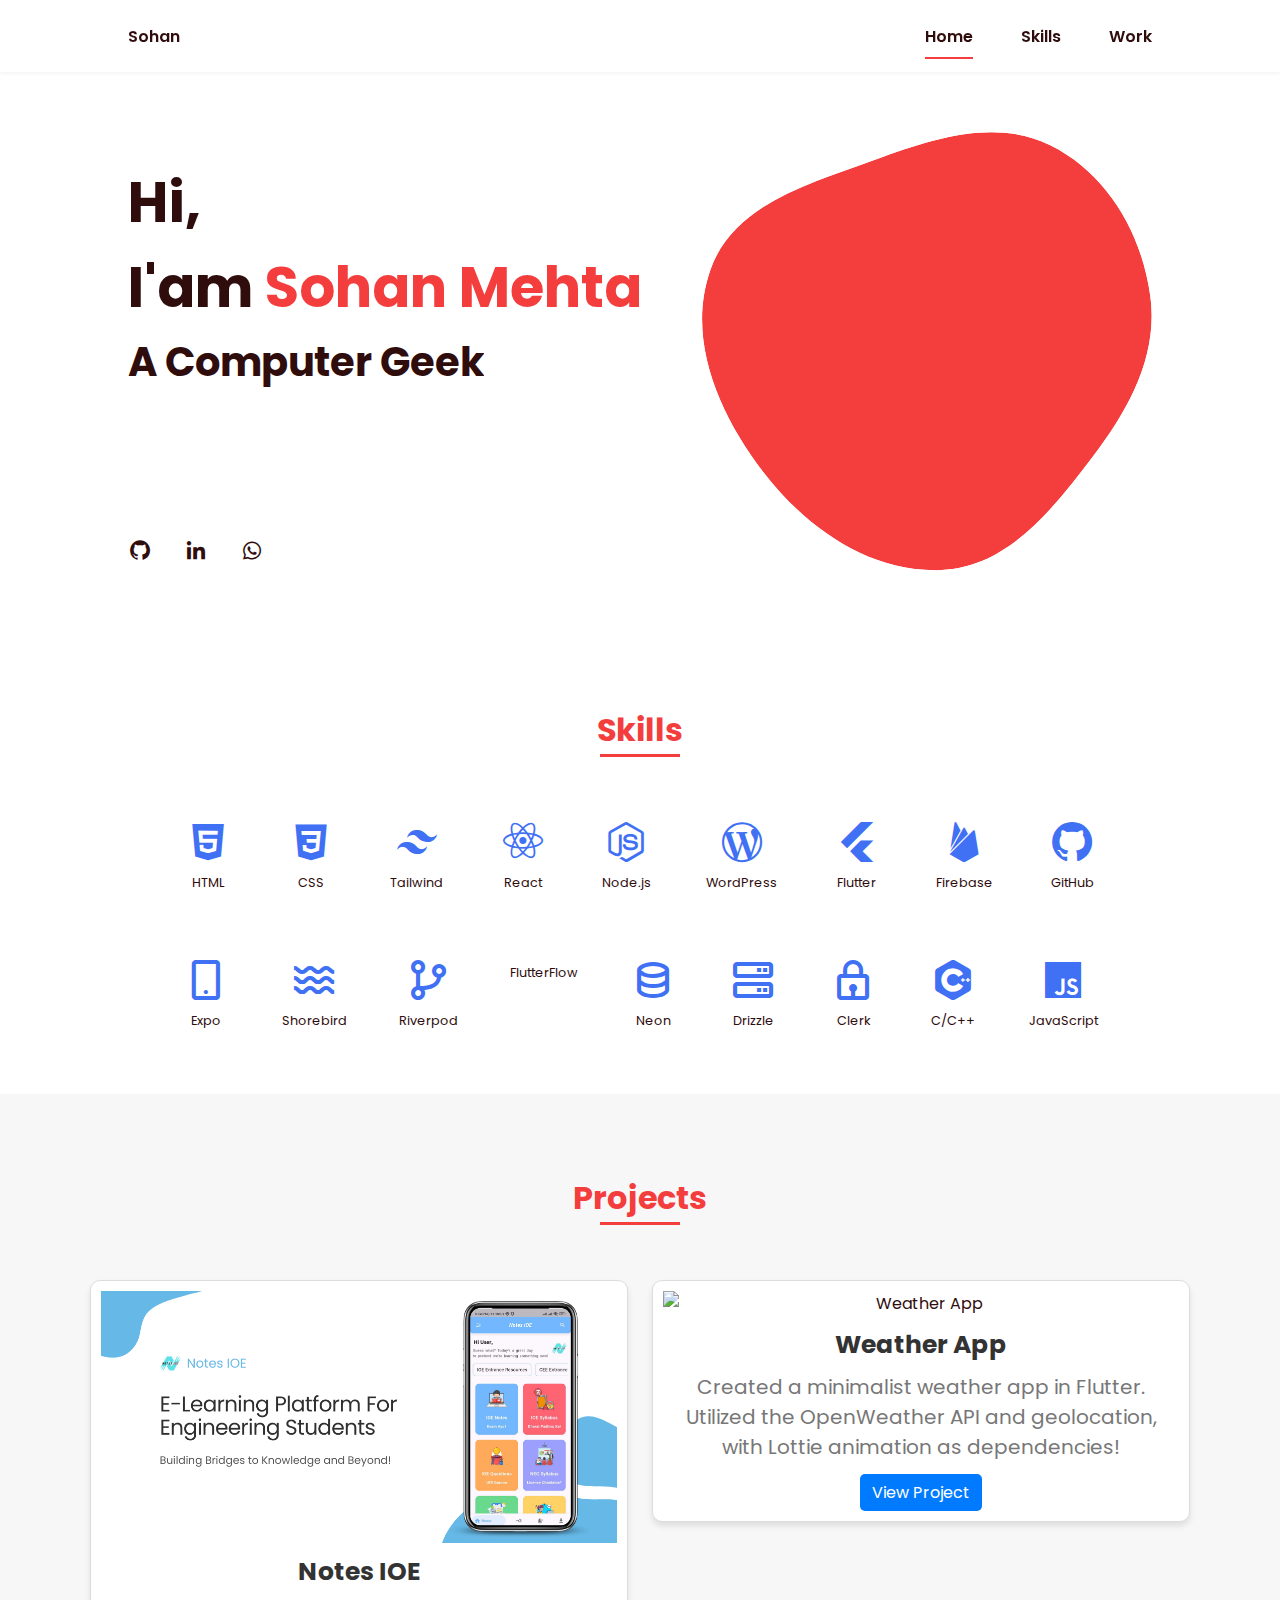
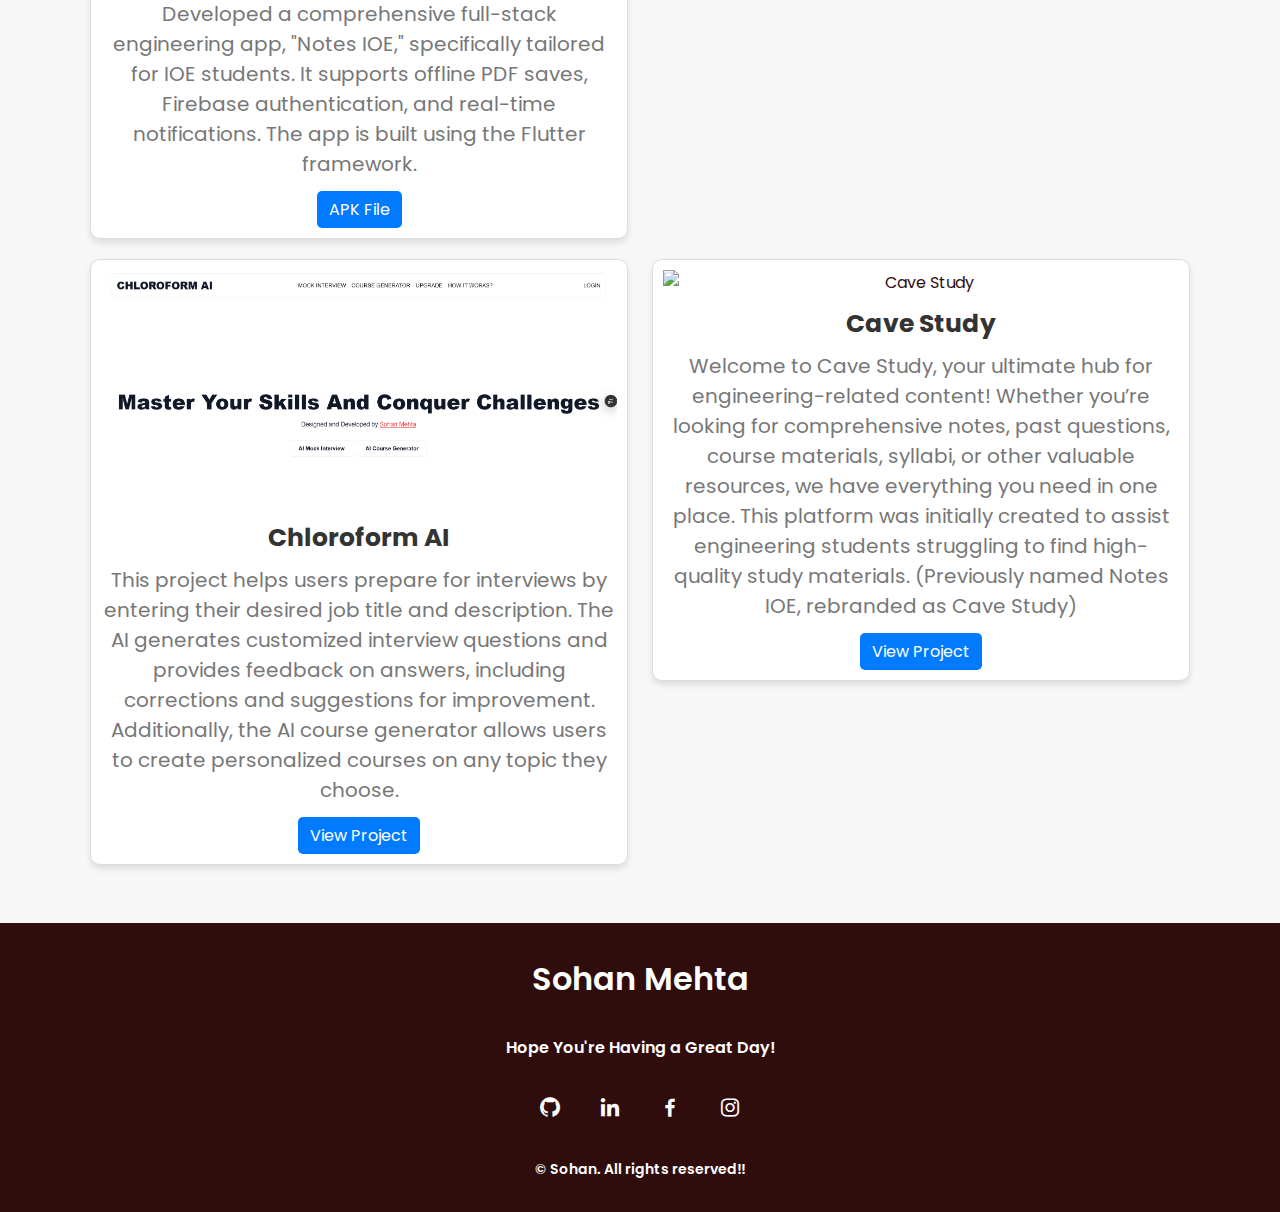
==== index.html @ 79d4959a "Update index.html" ====
<!DOCTYPE html>
<html lang="en">
    <head>
        <meta charset="UTF-8">
        <meta name="viewport" content="width=device-width, initial-scale=1.0">

        <link rel="stylesheet" href="style.css">
    

      

        <link href='https://cdn.jsdelivr.net/npm/boxicons@2.0.5/css/boxicons.min.css' rel='stylesheet'>

        <title>Sohan's Portfolio Website</title>
    </head>
    <body>
        <!--HEAD-->
        <header class="l-header">
            <nav class="nav bd-grid">
                <div>
                    <a href="#" class="nav__logo">Sohan</a>
                </div>

<div class="nav__menu" id="nav-menu">
    <ul class="nav__list">
        <li class="nav__item"><a href="#home" class="nav__link active">Home</a></li>
        <li class="nav__item"><a href="#skills" class="nav__link">Skills</a></li>
        <li class="nav__item"><a href="#work" class="nav__link">Work</a></li>
    </ul>
</div>

                <div class="nav__toggle" id="nav-toggle">
                    <i class='bx bx-menu'></i>
                </div>
            </nav>
        </header>

        <main class="l-main">
            <!--HOME-->
            <section class="home bd-grid" id="home">
                <div class="home__data">
                    <h1 class="home__title">Hi,<br>I'am <span class="home__title-color">Sohan Mehta</span><br>
                        <div class="typewriter"><p class="text">A Computer Geek</p></div></h1>

                </div>

                <div class="home__social">
                    <a href="https://github.com/ResonanceHybrid" class="home__social-icon" target="_blank"><i class='bx bxl-github' ></i></a>
                    <a href="https://www.linkedin.com/in/sohan-mehta-79153123a/" class="home__social-icon" target="_blank"><i class='bx bxl-linkedin'></i></a>
                    <a href="https://api.whatsapp.com/send/?phone=9813672903&text&type=phone_number&app_absent=0" class="home__social-icon" target="_blank"><i class='bx bxl-whatsapp' ></i></a>
                </div>

                <div class="home__img">
                    <svg class="home__blob" viewBox="0 0 479 467" xmlns="http://www.w3.org/2000/svg" xmlns:xlink="http://www.w3.org/1999/xlink">
                        <mask id="mask0" mask-type="alpha">
                            <path d="M9.19024 145.964C34.0253 76.5814 114.865 54.7299 184.111 29.4823C245.804 6.98884 311.86 -14.9503 370.735 14.143C431.207 44.026 467.948 107.508 477.191 174.311C485.897 237.229 454.931 294.377 416.506 344.954C373.74 401.245 326.068 462.801 255.442 466.189C179.416 469.835 111.552 422.137 65.1576 361.805C17.4835 299.81 -17.1617 219.583 9.19024 145.964Z"/>
                        </mask>
                        <g mask="url(#mask0)">
                            <path d="M9.19024 145.964C34.0253 76.5814 114.865 54.7299 184.111 29.4823C245.804 6.98884 311.86 -14.9503 370.735 14.143C431.207 44.026 467.948 107.508 477.191 174.311C485.897 237.229 454.931 294.377 416.506 344.954C373.74 401.245 326.068 462.801 255.442 466.189C179.416 469.835 111.552 422.137 65.1576 361.805C17.4835 299.81 -17.1617 219.583 9.19024 145.964Z"/>
                            <image class="home__blob-img" x="50" y="60" href="s.png"/>
                        </g>
                    </svg>
                </div>
            </section>

            
            <!-- SKILLS -->
            <!-- SKILLS SECTION -->
<section class="skills section" id="skills" style="padding: 3rem 0;">
    <h2 class="section-title">Skills</h2>
    
    <div style="max-width: 968px; margin: 0 auto; overflow: hidden; position: relative;">
        <!-- Marquee container -->
        <div style="display: flex; animation: marquee 30s linear infinite; width: 200%;">
            <!-- First set of icons -->
            <div style="display: flex; flex-wrap: nowrap; width: 100%; justify-content: space-around;">
                <!-- Web Technologies -->
                <div style="display: flex; flex-direction: column; align-items: center; padding: 1rem;">
                    <i class='bx bxl-html5' style="font-size: 3rem; color: #4070F4;"></i>
                    <span style="font-size: 0.8rem; margin-top: 0.5rem;">HTML</span>
                </div>
                <div style="display: flex; flex-direction: column; align-items: center; padding: 1rem;">
                    <i class='bx bxl-css3' style="font-size: 3rem; color: #4070F4;"></i>
                    <span style="font-size: 0.8rem; margin-top: 0.5rem;">CSS</span>
                </div>
                <div style="display: flex; flex-direction: column; align-items: center; padding: 1rem;">
                    <i class='bx bxl-tailwind-css' style="font-size: 3rem; color: #4070F4;"></i>
                    <span style="font-size: 0.8rem; margin-top: 0.5rem;">Tailwind</span>
                </div>
                <div style="display: flex; flex-direction: column; align-items: center; padding: 1rem;">
                    <i class='bx bxl-react' style="font-size: 3rem; color: #4070F4;"></i>
                    <span style="font-size: 0.8rem; margin-top: 0.5rem;">React</span>
                </div>
                <div style="display: flex; flex-direction: column; align-items: center; padding: 1rem;">
                    <i class='bx bxl-nodejs' style="font-size: 3rem; color: #4070F4;"></i>
                    <span style="font-size: 0.8rem; margin-top: 0.5rem;">Node.js</span>
                </div>
                <div style="display: flex; flex-direction: column; align-items: center; padding: 1rem;">
                    <i class='bx bxl-wordpress' style="font-size: 3rem; color: #4070F4;"></i>
                    <span style="font-size: 0.8rem; margin-top: 0.5rem;">WordPress</span>
                </div>
                <div style="display: flex; flex-direction: column; align-items: center; padding: 1rem;">
                    <i class='bx bxl-flutter' style="font-size: 3rem; color: #4070F4;"></i>
                    <span style="font-size: 0.8rem; margin-top: 0.5rem;">Flutter</span>
                </div>
                <div style="display: flex; flex-direction: column; align-items: center; padding: 1rem;">
                    <i class='bx bxl-firebase' style="font-size: 3rem; color: #4070F4;"></i>
                    <span style="font-size: 0.8rem; margin-top: 0.5rem;">Firebase</span>
                </div>
                <div style="display: flex; flex-direction: column; align-items: center; padding: 1rem;">
                    <i class='bx bxl-github' style="font-size: 3rem; color: #4070F4;"></i>
                    <span style="font-size: 0.8rem; margin-top: 0.5rem;">GitHub</span>
                </div>
            </div>
            
            <!-- Duplicated set for continuous flow -->
            <div style="display: flex; flex-wrap: nowrap; width: 100%; justify-content: space-around;">
                <div style="display: flex; flex-direction: column; align-items: center; padding: 1rem;">
                    <i class='bx bxl-html5' style="font-size: 3rem; color: #4070F4;"></i>
                    <span style="font-size: 0.8rem; margin-top: 0.5rem;">HTML</span>
                </div>
                <div style="display: flex; flex-direction: column; align-items: center; padding: 1rem;">
                    <i class='bx bxl-css3' style="font-size: 3rem; color: #4070F4;"></i>
                    <span style="font-size: 0.8rem; margin-top: 0.5rem;">CSS</span>
                </div>
                <div style="display: flex; flex-direction: column; align-items: center; padding: 1rem;">
                    <i class='bx bxl-tailwind-css' style="font-size: 3rem; color: #4070F4;"></i>
                    <span style="font-size: 0.8rem; margin-top: 0.5rem;">Tailwind</span>
                </div>
                <div style="display: flex; flex-direction: column; align-items: center; padding: 1rem;">
                    <i class='bx bxl-react' style="font-size: 3rem; color: #4070F4;"></i>
                    <span style="font-size: 0.8rem; margin-top: 0.5rem;">React</span>
                </div>
                <div style="display: flex; flex-direction: column; align-items: center; padding: 1rem;">
                    <i class='bx bxl-nodejs' style="font-size: 3rem; color: #4070F4;"></i>
                    <span style="font-size: 0.8rem; margin-top: 0.5rem;">Node.js</span>
                </div>
                <div style="display: flex; flex-direction: column; align-items: center; padding: 1rem;">
                    <i class='bx bxl-wordpress' style="font-size: 3rem; color: #4070F4;"></i>
                    <span style="font-size: 0.8rem; margin-top: 0.5rem;">WordPress</span>
                </div>
                <div style="display: flex; flex-direction: column; align-items: center; padding: 1rem;">
                    <i class='bx bxl-flutter' style="font-size: 3rem; color: #4070F4;"></i>
                    <span style="font-size: 0.8rem; margin-top: 0.5rem;">Flutter</span>
                </div>
                <div style="display: flex; flex-direction: column; align-items: center; padding: 1rem;">
                    <i class='bx bxl-firebase' style="font-size: 3rem; color: #4070F4;"></i>
                    <span style="font-size: 0.8rem; margin-top: 0.5rem;">Firebase</span>
                </div>
                <div style="display: flex; flex-direction: column; align-items: center; padding: 1rem;">
                    <i class='bx bxl-github' style="font-size: 3rem; color: #4070F4;"></i>
                    <span style="font-size: 0.8rem; margin-top: 0.5rem;">GitHub</span>
                </div>
            </div>
        </div>
    </div>
    
    <!-- Second row of icons -->
    <div style="max-width: 968px; margin: 2rem auto 0; overflow: hidden; position: relative;">
        <!-- Marquee container (reverse direction) -->
        <div style="display: flex; animation: marquee-reverse 30s linear infinite; width: 200%;">
            <!-- First set of icons -->
            <div style="display: flex; flex-wrap: nowrap; width: 100%; justify-content: space-around;">
                <div style="display: flex; flex-direction: column; align-items: center; padding: 1rem;">
                    <i class='bx bx-mobile-alt' style="font-size: 3rem; color: #4070F4;"></i>
                    <span style="font-size: 0.8rem; margin-top: 0.5rem;">Expo</span>
                </div>
                <div style="display: flex; flex-direction: column; align-items: center; padding: 1rem;">
                    <i class='bx bx-water' style="font-size: 3rem; color: #4070F4;"></i>
                    <span style="font-size: 0.8rem; margin-top: 0.5rem;">Shorebird</span>
                </div>
                <div style="display: flex; flex-direction: column; align-items: center; padding: 1rem;">
                    <i class='bx bx-git-branch' style="font-size: 3rem; color: #4070F4;"></i>
                    <span style="font-size: 0.8rem; margin-top: 0.5rem;">Riverpod</span>
                </div>
                <div style="display: flex; flex-direction: column; align-items: center; padding: 1rem;">
                    <i class='bx bx-flow' style="font-size: 3rem; color: #4070F4;"></i>
                    <span style="font-size: 0.8rem; margin-top: 0.5rem;">FlutterFlow</span>
                </div>
                <div style="display: flex; flex-direction: column; align-items: center; padding: 1rem;">
                    <i class='bx bx-data' style="font-size: 3rem; color: #4070F4;"></i>
                    <span style="font-size: 0.8rem; margin-top: 0.5rem;">Neon</span>
                </div>
                <div style="display: flex; flex-direction: column; align-items: center; padding: 1rem;">
                    <i class='bx bx-server' style="font-size: 3rem; color: #4070F4;"></i>
                    <span style="font-size: 0.8rem; margin-top: 0.5rem;">Drizzle</span>
                </div>
                <div style="display: flex; flex-direction: column; align-items: center; padding: 1rem;">
                    <i class='bx bx-lock' style="font-size: 3rem; color: #4070F4;"></i>
                    <span style="font-size: 0.8rem; margin-top: 0.5rem;">Clerk</span>
                </div>
                <div style="display: flex; flex-direction: column; align-items: center; padding: 1rem;">
                    <i class='bx bxl-c-plus-plus' style="font-size: 3rem; color: #4070F4;"></i>
                    <span style="font-size: 0.8rem; margin-top: 0.5rem;">C/C++</span>
                </div>
                <div style="display: flex; flex-direction: column; align-items: center; padding: 1rem;">
                    <i class='bx bxl-javascript' style="font-size: 3rem; color: #4070F4;"></i>
                    <span style="font-size: 0.8rem; margin-top: 0.5rem;">JavaScript</span>
                </div>
            </div>
            
            <!-- Duplicated set for continuous flow -->
            <div style="display: flex; flex-wrap: nowrap; width: 100%; justify-content: space-around;">
                <div style="display: flex; flex-direction: column; align-items: center; padding: 1rem;">
                    <i class='bx bx-mobile-alt' style="font-size: 3rem; color: #4070F4;"></i>
                    <span style="font-size: 0.8rem; margin-top: 0.5rem;">Expo</span>
                </div>
                <div style="display: flex; flex-direction: column; align-items: center; padding: 1rem;">
                    <i class='bx bx-water' style="font-size: 3rem; color: #4070F4;"></i>
                    <span style="font-size: 0.8rem; margin-top: 0.5rem;">Shorebird</span>
                </div>
                <div style="display: flex; flex-direction: column; align-items: center; padding: 1rem;">
                    <i class='bx bx-git-branch' style="font-size: 3rem; color: #4070F4;"></i>
                    <span style="font-size: 0.8rem; margin-top: 0.5rem;">Riverpod</span>
                </div>
                <div style="display: flex; flex-direction: column; align-items: center; padding: 1rem;">
                    <i class='bx bx-flow' style="font-size: 3rem; color: #4070F4;"></i>
                    <span style="font-size: 0.8rem; margin-top: 0.5rem;">FlutterFlow</span>
                </div>
                <div style="display: flex; flex-direction: column; align-items: center; padding: 1rem;">
                    <i class='bx bx-data' style="font-size: 3rem; color: #4070F4;"></i>
                    <span style="font-size: 0.8rem; margin-top: 0.5rem;">Neon</span>
                </div>
                <div style="display: flex; flex-direction: column; align-items: center; padding: 1rem;">
                    <i class='bx bx-server' style="font-size: 3rem; color: #4070F4;"></i>
                    <span style="font-size: 0.8rem; margin-top: 0.5rem;">Drizzle</span>
                </div>
                <div style="display: flex; flex-direction: column; align-items: center; padding: 1rem;">
                    <i class='bx bx-lock' style="font-size: 3rem; color: #4070F4;"></i>
                    <span style="font-size: 0.8rem; margin-top: 0.5rem;">Clerk</span>
                </div>
                <div style="display: flex; flex-direction: column; align-items: center; padding: 1rem;">
                    <i class='bx bxl-c-plus-plus' style="font-size: 3rem; color: #4070F4;"></i>
                    <span style="font-size: 0.8rem; margin-top: 0.5rem;">C/C++</span>
                </div>
                <div style="display: flex; flex-direction: column; align-items: center; padding: 1rem;">
                    <i class='bx bxl-javascript' style="font-size: 3rem; color: #4070F4;"></i>
                    <span style="font-size: 0.8rem; margin-top: 0.5rem;">JavaScript</span>
                </div>
            </div>
        </div>
    </div>
    
    <!-- Add the animation keyframes in a style tag -->
    <style>
        @keyframes marquee {
            0% { transform: translateX(0); }
            100% { transform: translateX(-50%); }
        }
        
        @keyframes marquee-reverse {
            0% { transform: translateX(-50%); }
            100% { transform: translateX(0); }
        }
    </style>
</section>




            
            <section class="work section" id="work">
                <h2 class="section-title">Projects</h2>
                <div class="project-block">
                    <img src="Notes IOE (1).png" alt="Notes IOE">
                    <h2>Notes IOE</h2>
                    <p>Developed a comprehensive full-stack engineering app, "Notes IOE," specifically tailored for IOE students. It supports offline PDF saves, Firebase authentication, and real-time notifications. The app is built using the Flutter framework.</p>
                   <a href="https://drive.google.com/file/d/1Ztu8coXqYCi1GShi9euNOEB0sImwT-FN/view?usp=sharing">APK File</a>
                </div>
                
                <div class="project-block">
                    <img src="weather app.png" alt="Weather App">
                    <h2>Weather App</h2>
                    <p>Created a minimalist weather app in Flutter. Utilized the OpenWeather API and geolocation, with Lottie animation as dependencies!</p>
                   <a href="https://github.com/ResonanceHybrid/WeatherApp">View Project</a>
                </div>
                  <div class="project-block">
                    <img src="CF.png" alt="Chloroform">
                    <h2>Chloroform AI</h2>
                    <p>This project helps users prepare for interviews by entering their desired job title and description. The AI generates customized interview questions and provides feedback on answers, including corrections and suggestions for improvement. Additionally, the AI course generator allows users to create personalized courses on any topic they choose.</p>
                    <a href="https://chloroform.vercel.app/">View Project</a>
                </div>
                <div class="project-block">
                    <img src="cavestudy.png" alt="Cave Study">
                    <h2>Cave Study</h2>
                    <p>
Welcome to Cave Study, your ultimate hub for engineering-related content! Whether you’re looking for comprehensive notes, past questions, course materials, syllabi, or other valuable resources, we have everything you need in one place. This platform was initially created to assist engineering students struggling to find high-quality study materials.
(Previously named Notes IOE, rebranded as Cave Study) </p>
                    <a href="https://cavestudy.com">View Project</a>
                </div>
                
            </section>
            

            
        </main>

        <!--FOOTER-->
        <footer class="footer">
            <p class="footer__title">Sohan Mehta</p>
            <p class="footer__quote">Hope You're Having a Great Day!</p>
            <div class="footer__social">
                <a href="https://github.com/ResonanceHybrid" target="_blank" class="footer__icon"><i class='bx bxl-github' ></i></a>
                <a href="https://www.linkedin.com/in/sohan-mehta-79153123a/" target="_blank" class="footer__icon"><i class='bx bxl-linkedin'></i></a>
                <a href="https://www.facebook.com/Aqueous.Sohan" target="_blank" class="footer__icon"><i class='bx bxl-facebook' ></i></a>
                <a href="https://www.instagram.com/resonance._.hybrid/" target="_blank" class="footer__icon"><i class='bx bxl-instagram' ></i></a>
            </div>
            <p class="footer__copy">&#169; Sohan. All rights reserved!!</p>
        </footer>

        
            <!-- 
                <script src="https://unpkg.com/scrollreveal"></script>
            --> 
        

        
        <script src="main.js"></script>
    </body>
</html>
---- style.css ----
@import url("https://fonts.googleapis.com/css2?family=Poppins:wght@400;600;700&display=swap");
:root {
  --header-height: 3rem;
  --font-semi: 600;
  --hue-color: 000;
  --first-color: hsl(var(--hue-color), 89%, 60%);
  --second-color: hsl(var(--hue-color), 56%, 12%);
  --body-font: 'Poppins', sans-serif;
  --big-font-size: 2rem;
  --h2-font-size: 1.25rem;
  --normal-font-size: .938rem;
  --smaller-font-size: .75rem;
  --mb-2: 1rem;
  --mb-4: 2rem;
  --mb-5: 2.5rem;
  --mb-6: 3rem;
  --z-back: -10;
  --z-fixed: 100;
}

@media screen and (min-width: 968px) {
  :root {
    --big-font-size: 3.5rem;
    --h2-font-size: 2rem;
    --normal-font-size: 1rem;
    --smaller-font-size: .875rem;
  }
}

*, ::before, ::after {
  box-sizing: border-box;
}

html {
  scroll-behavior: smooth;
}
.ggwp{
 list-style-type: circle;

}

body {
  margin: var(--header-height) 0 0 0;
  font-family: var(--body-font);
  font-size: var(--normal-font-size);
  color: var(--second-color);
}

h1, h2, p {
  margin: 0;
}

ul {
  margin: 0;
  padding: 0;
  list-style: none;
}

a {
  text-decoration: none;
}

img {
  max-width: 100%;
  height: auto;
  display: block;
}


.section-title {
  position: relative;
  font-size: var(--h2-font-size);
  color: var(--first-color);
  margin-top: var(--mb-2);
  margin-bottom: var(--mb-4);
  text-align: center;
}

.section-title::after {
  position: absolute;
  content: '';
  width: 64px;
  height: 0.18rem;
  left: 0;
  right: 0;
  margin: auto;
  top: 2rem;
  background-color: var(--first-color);
}

.section {
  padding-top: 3rem;
  padding-bottom: 2rem;
}


.bd-grid {
  max-width: 1024px;
  display: grid;
  margin-left: var(--mb-2);
  margin-right: var(--mb-2);
}

.l-header {
  width: 100%;
  position: fixed;
  top: 0;
  left: 0;
  z-index: var(--z-fixed);
  background-color: #fff;
  box-shadow: 0 1px 4px rgba(146, 161, 176, 0.15);
}


.nav {
  height: var(--header-height);
  display: flex;
  justify-content: space-between;
  align-items: center;
  font-weight: var(--font-semi);
}

@media screen and (max-width: 767px) {
  .nav__menu {
    position: fixed;
    top: var(--header-height);
    right: -100%;
    width: 80%;
    height: 100%;
    padding: 2rem;
    background-color: var(--second-color);
    transition: .5s;

  }
}




.nav__item {
  margin-bottom: var(--mb-4);
}

.nav__link {
  position: relative;
  color: #fff;
}

.nav__link:hover {
  position: relative;
}

.nav__link:hover::after {
  position: absolute;
  content: '';
  width: 100%;
  height: 0.18rem;
  left: 0;
  top: 2rem;
  background-color: var(--first-color);
}

.nav__logo {
  color: var(--second-color);
}

.nav__toggle {
  color: var(--second-color);
  font-size: 1.5rem;
  cursor: pointer;
}

/*Active menu*/
.active::after {
  position: absolute;
  content: '';
  width: 100%;
  height: 0.18rem;
  left: 0;
  top: 2rem;
  background-color: var(--first-color);
}

/*Show menu*/
.show {
  right: 0;
}

/*HOME */
.home {
  position: relative;
  row-gap: 5rem;
  padding: 4rem 0 5rem;
}

.home__data {
  align-self: center;
}

.home__title {
  font-size: var(--big-font-size);
  margin-bottom: var(--mb-5);
}

.home__title-color {
  color: var(--first-color);
  animation: hueRotate 4s alternate infinite;
}
@keyframes hueRotate{
  0% {
    filter:  hue-rotate(279deg);
  }
  50% {
    filter:  hue-rotate(197deg);
  }
  100% {
    filter:  hue-rotate(12deg);
  }
}

.home__social {
  display: flex;
  flex-direction: column;
}

.home__social-icon {
  width: max-content;
  margin-bottom: var(--mb-2);
  font-size: 1.5rem;
  color: var(--second-color);
  animation: hueRotate 7s alternate infinite;

}

.home__social-icon:hover {
  color: var(--first-color);
}

.home__img {
  position: absolute;
  right: 0;
  bottom: 0;
  width: 260px;
  

}

.home__blob {
  fill: var(--first-color);
  animation: morph 8s linear infinite;

}

.home__blob-img {
  width: 360px;


}
 



.typewriter{
  display: inline-block ;
}

.text{
  font-size: 40px;
  letter-spacing: 0px;
  font-family: 'Poppins', sans-serif;
  width: 100%;
  white-space: nowrap;
  overflow: hidden;
  animation: typing 2s alternate infinite,step-end infinite alternate ;
  
}
@keyframes cursor{
  50% { border-color: transparent ; }
}
@keyframes typing{
   from { width: 0 }
}


/*BUTTONS*/
.button {
  display: inline-block;
  background-color: var(--first-color);
  color: #fff;
  padding: .75rem 2.5rem;
  font-weight: var(--font-semi);
  border-radius: .5rem;
  transition: .3s;
}

.button:hover {
  box-shadow: 0px 10px 36px rgba(0, 0, 0, 0.15);
}

/*ABOUT*/
.about__container {
  row-gap: 2rem;
  text-align: center;
}

.about__subtitle {
  margin-bottom: var(--mb-2);
}

.about__img {
  justify-self: center;
}

.about__img img {
  width: 200px;
  border-radius: .5rem;
}

/* SKILLS */
.skills__container {
  row-gap: 2rem;
  text-align: center;
}

.skills__subtitle {
  margin-bottom: var(--mb-2);
}

.skills__text {
  margin-bottom: var(--mb-4);
}

.skills__data {
  display: flex;
  justify-content: space-between;
  align-items: center;
  position: relative;
  font-weight: var(--font-semi);
  padding: .5rem 1rem;
  margin-bottom: var(--mb-4);
  border-radius: .5rem;
  box-shadow: 0px 4px 25px rgba(14, 36, 49, 0.15);
}

.skills__icon {
  font-size: 2rem;
  margin-right: var(--mb-2);
  color: var(--first-color);
}

.skills__names {
  display: flex;
  align-items: center;
}

.skills__bar {
  position: absolute;
  left: 0;
  bottom: 0;
  background-color: var(--first-color);
  height: .25rem;
  border-radius: .5rem;
  z-index: var(--z-back);
}

.skills__html {
  width: 85%;
}

.skills__css {
  width: 75%;
}

.skills__js {
  width: 75%;
}

.skills__wp {
  width: 75%;
}

.skills__img {
  border-radius: .5rem;
}
figcaption{
    text-align: center;
    font-family: 'Poppins', sans-serif;
    font-size: 15px;
    margin-top: 17px;
    color: brown;
}
/* WORK */
.work__container {
  row-gap: 2rem;
  align-items: center;
  margin: 0 auto;
}

.work__img {
  box-shadow: 0px 4px 25px rgba(14, 36, 49, 0.15);
  border-radius: .5rem;
  overflow: hidden;
}

.work__img img {
  transition: 1s;
}

.work__img img:hover {
  transform: scale(1.1);
}
body, h1, h2, p, a, img {
  margin: 0;
  padding: 0;
}

.work {
  background-color: #f7f7f7;
  padding: 20px;
  text-align: center; 
}

/* Style individual project blocks */
.project-block {
  display: inline-block; 
  text-align: center;
  background-color: #fff;
  border: 1px solid #ddd;
  border-radius: 10px;
  padding: 10px; 
  box-shadow: 0 4px 6px rgba(0, 0, 0, 0.1);
  transition: transform 0.3s ease-in-out;
  width: calc(45% - 20px); 
  margin: 10px;
  vertical-align: top; 
}


@media (max-width: 768px) {
  .project-block {
      width: 100%; 
      float: none; 
      margin: 10px auto;
      display: block; 
  }
}

.project-block:hover {
  transform: translateY(-5px);
}

/* Style project images */
.project-block img {
  max-width: 100%;
  height: auto;
  margin-bottom: 10px;
}

.project-block h2 {
  font-size: 25px; 
  color: #333;
  margin-bottom: 8px; 
}

.project-block p {
  font-size: 20px; 
  color: #777;
  margin-bottom: 12px; 
}


.project-block a {
  display: inline-block;
  padding: 6px 12px; 
  background-color: #007bff;
  color: #fff;
  text-decoration: none;
  border-radius: 5px;
  transition: background-color 0.3s ease-in-out;
}

.project-block a:hover {
  background-color: #0056b3;
}


/* CONTACT*/
.contact__input {
  width: 100%;
  font-size: var(--normal-font-size);
  font-weight: var(--font-semi);
  padding: 1rem;
  border-radius: .5rem;
  border: 1.5px solid var(--second-color);
  outline: none;
  margin-bottom: var(--mb-4);
}

.contact__button {
  display: block;
  border: none;
  outline: none;
  font-size: var(--normal-font-size);
  cursor: pointer;
  margin-left: auto;
}

/* FOOTER*/
.footer {
  background-color: var(--second-color);
  color: #fff;
  text-align: center;
  font-weight: var(--font-semi);
  padding: 2rem 0;
}

.footer__title {
  font-size: 2rem;
  margin-bottom: var(--mb-4);
}
.footer__quote {
    font-size: 1rem;
    margin-bottom: var(--mb-4);
  }

.footer__social {
  margin-bottom: var(--mb-4);
}

.footer__icon {
  font-size: 1.5rem;
  color: #fff;
  margin: 0 var(--mb-2);
}

.footer__copy {
  font-size: var(--smaller-font-size);
}

/*  MEDIA QUERIES*/
@media screen and (max-width: 320px) {
  .home {
    row-gap: 2rem;
  }
  .home__img {
    width: 200px;
  }
}

@media screen and (min-width: 576px) {
  .home {
    padding: 4rem 0 2rem;
  }
  .home__social {
    padding-top: 0;
    padding-bottom: 2.5rem;
    flex-direction: row;
    align-self: flex-end;
  }
  .home__social-icon {
    margin-bottom: 0;
    margin-right: var(--mb-4);
  }
  .home__img {
    width: 300px;
    bottom: 25%;
  }
  .about__container {
    grid-template-columns: repeat(2, 1fr);
    align-items: center;
    text-align: initial;
  }
  .skills__container {
    grid-template-columns: .7fr;
    justify-content: center;
    column-gap: 1rem;
  }
  .work__container {
    grid-template-columns: repeat(2, 1fr);
    column-gap: 2rem;
    padding-top: 2rem;
  }
  .contact__form {
    width: 360px;
    padding-top: 2rem;
  }
  .contact__container {
    justify-items: center;
  }
}

@media screen and (min-width: 768px) {
  body {
    margin: 0;
  }
  .section {
    padding-top: 4rem;
    padding-bottom: 3rem;
  }
  .section-title {
    margin-bottom: var(--mb-6);
    
  }
  .section-title::after {
    width: 80px;
    top: 3rem;
  }
  .nav {
    height: calc(var(--header-height) + 1.5rem);
  }
  .nav__list {
    display: flex;
    padding-top: 0;
  }
  .nav__item {
    margin-left: var(--mb-6);
    margin-bottom: 0;
  }
  .nav__toggle {
    display: none;
  }
  .nav__link {
    color: var(--second-color);
  }
  .home {
    padding: 8rem 0 2rem;
  }
  .home__img {
    width: 400px;
    bottom: 10%;
  }
  .about__container {
    padding-top: 2rem;
  }
  .about__img img {
    width: 300px;
  }
  .skills__container {
    grid-template-columns: repeat(2, 1fr);
    column-gap: 2rem;
    align-items: center;
    text-align: initial;
  }
  .work__container {
    grid-template-columns: repeat(3, 1fr);
    column-gap: 2rem;
  }
}

@media screen and (min-width: 992px) {
  .bd-grid {
    margin-left: auto;
    margin-right: auto;
  }
  .home {
    padding: 10rem 0 2rem;
  }
  .home__img {
    width: 450px;
  }
}
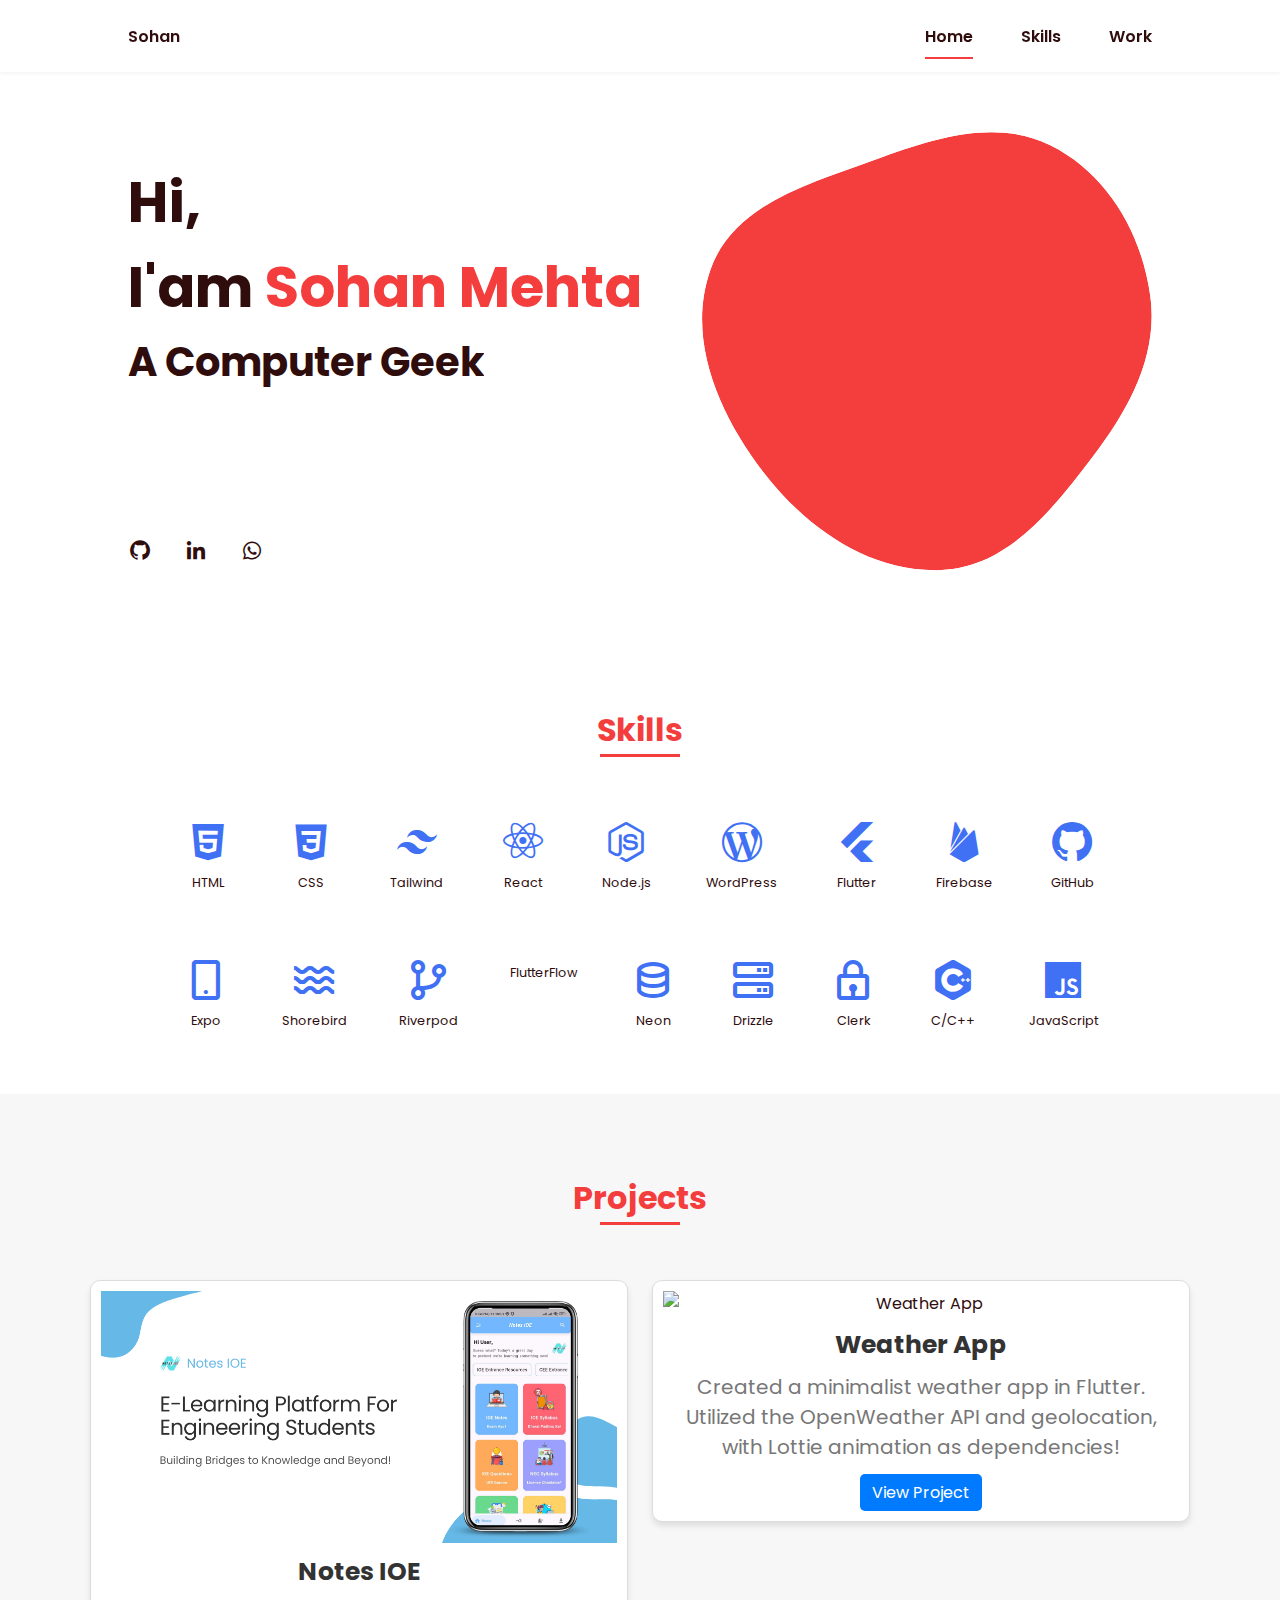
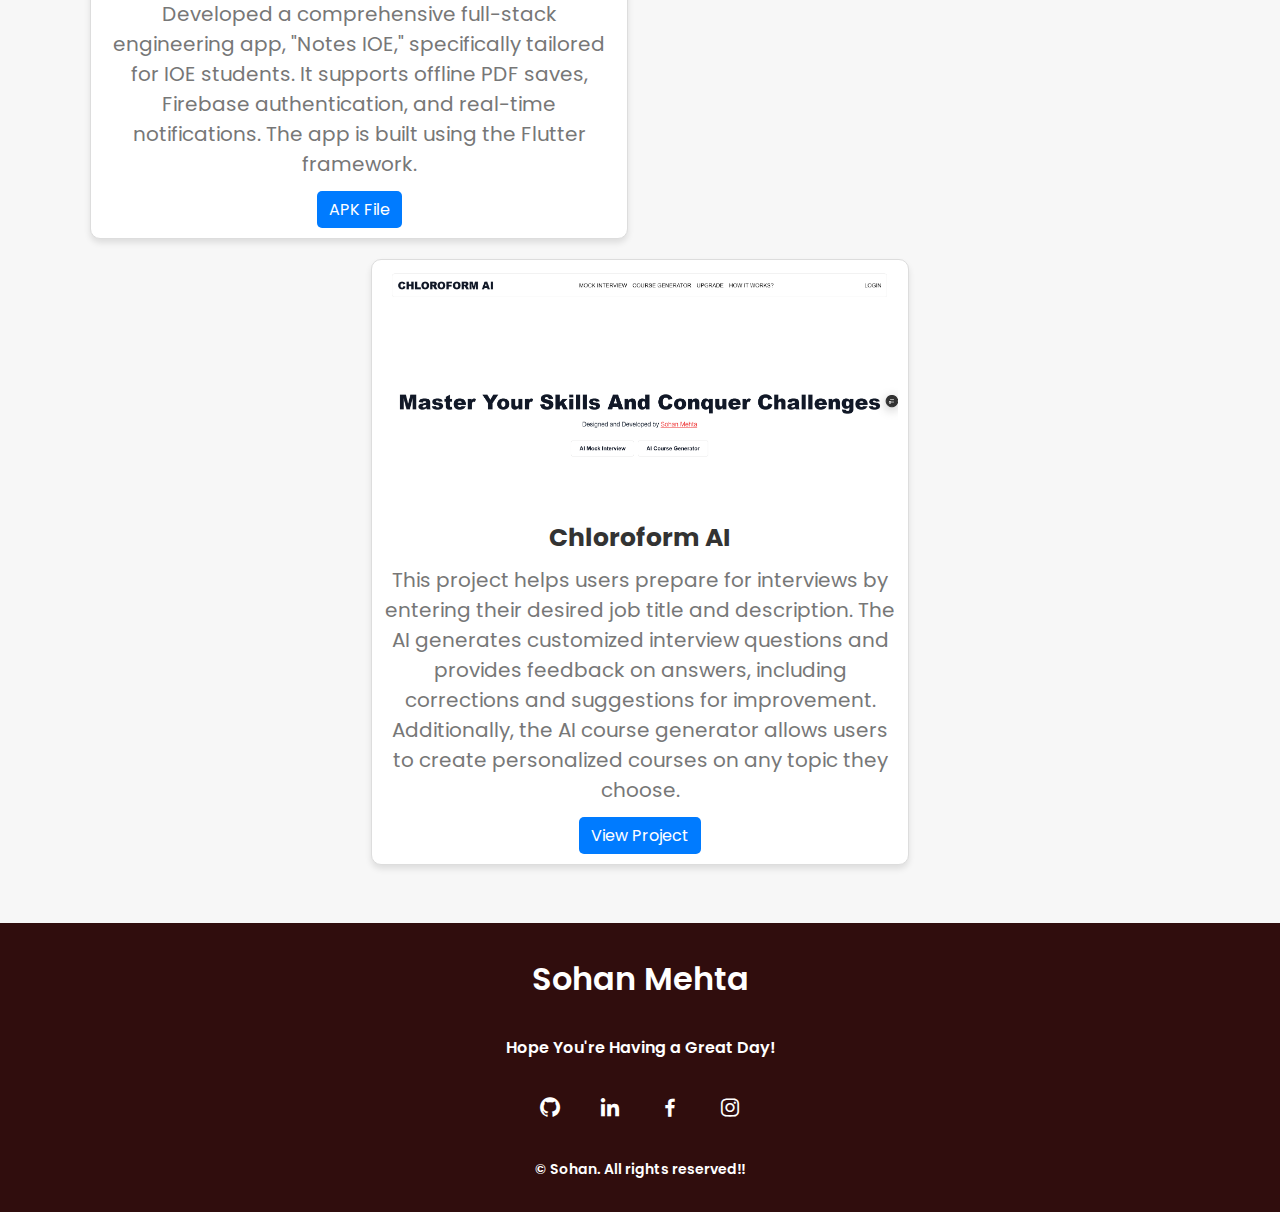
==== commit 8e493f59: "Update index.html" ====
--- a/index.html
+++ b/index.html
@@ -280,14 +280,14 @@
                     <p>This project helps users prepare for interviews by entering their desired job title and description. The AI generates customized interview questions and provides feedback on answers, including corrections and suggestions for improvement. Additionally, the AI course generator allows users to create personalized courses on any topic they choose.</p>
                     <a href="https://chloroform.vercel.app/">View Project</a>
                 </div>
-                <div class="project-block">
+<!--                 <div class="project-block">
                     <img src="cavestudy.png" alt="Cave Study">
                     <h2>Cave Study</h2>
                     <p>
 Welcome to Cave Study, your ultimate hub for engineering-related content! Whether you’re looking for comprehensive notes, past questions, course materials, syllabi, or other valuable resources, we have everything you need in one place. This platform was initially created to assist engineering students struggling to find high-quality study materials.
 (Previously named Notes IOE, rebranded as Cave Study) </p>
                     <a href="https://cavestudy.com">View Project</a>
-                </div>
+                </div> -->
                 
             </section>
             
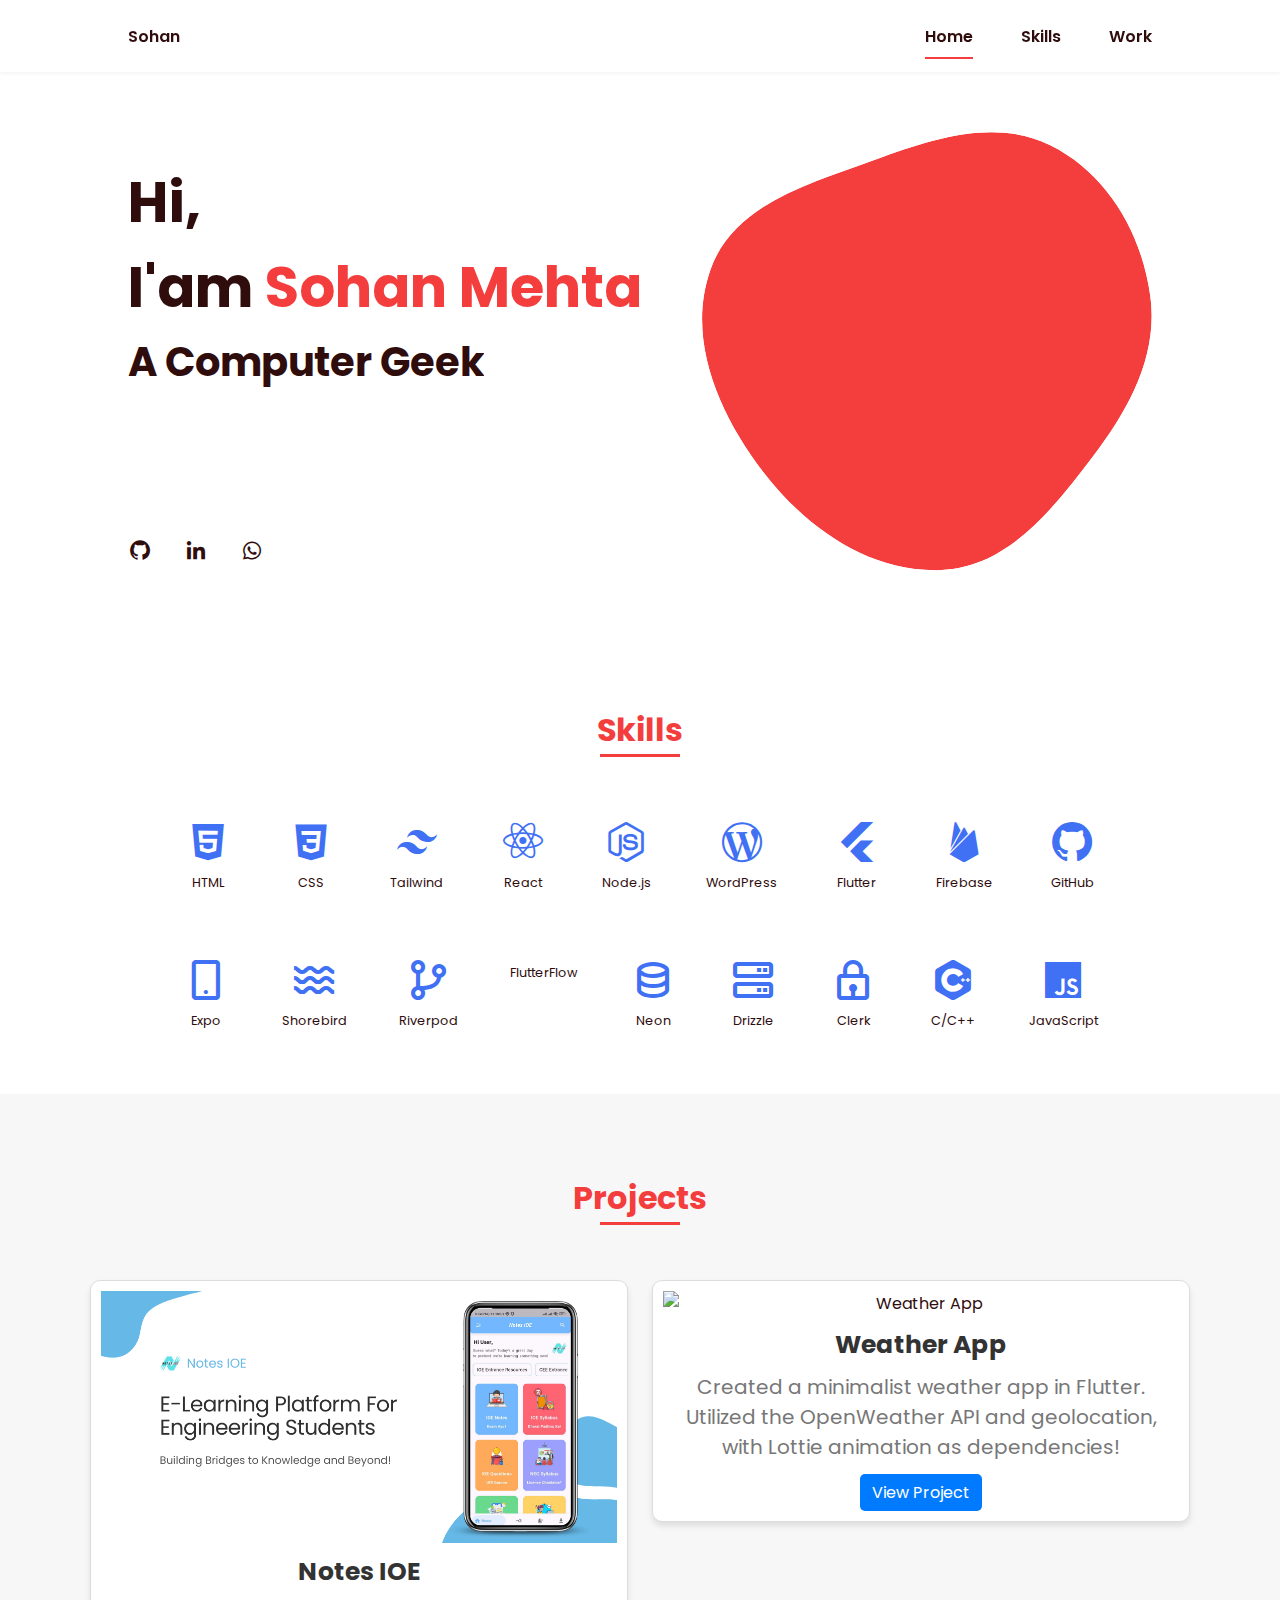
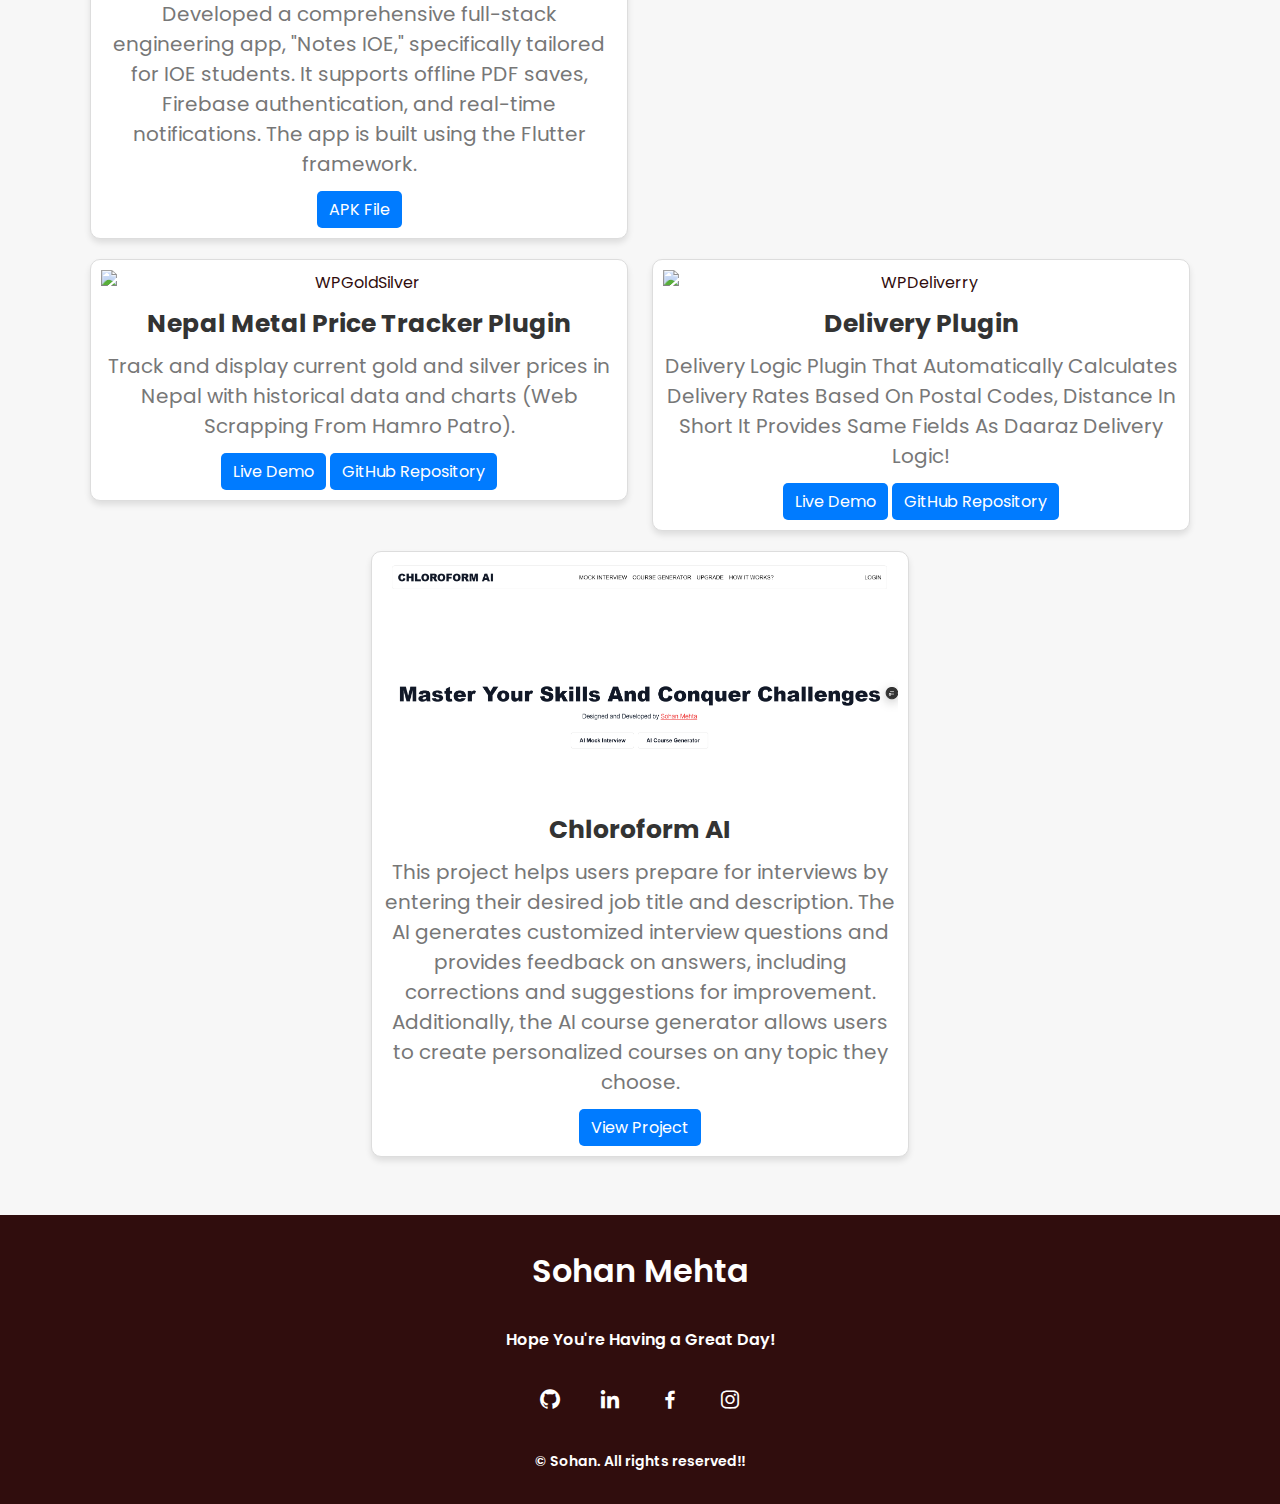
==== commit 843d1a2b: "WP Projects Added" ====
--- a/index.html
+++ b/index.html
@@ -274,6 +274,21 @@
                     <p>Created a minimalist weather app in Flutter. Utilized the OpenWeather API and geolocation, with Lottie animation as dependencies!</p>
                    <a href="https://github.com/ResonanceHybrid/WeatherApp">View Project</a>
                 </div>
+                   <div class="project-block">
+                    <img src="wpplugin.png" alt="WPGoldSilver">
+                    <h2>Nepal Metal Price Tracker Plugin</h2>
+                    <p>Track and display current gold and silver prices in Nepal with historical data and charts (Web Scrapping From Hamro Patro).</p>
+                    <a href="https://cavestudy.com/gold-price-in-nepal-per-tola-today/">Live Demo</a>
+                       <a href="https://github.com/ResonanceHybrid/Gold-Silver-Price-Tracker-WordPress-Plugin">GitHub Repository</a>
+                </div>
+                   <div class="project-block">
+                    <img src="wpplugin.png" alt="WPDeliverry">
+                    <h2>Delivery Plugin</h2>
+                    <p>Delivery Logic Plugin That Automatically Calculates Delivery Rates Based On Postal Codes, Distance In Short It Provides Same Fields As Daaraz Delivery Logic!</p>
+                    <a href="https://meesaa.com/checkout/">Live Demo</a>
+                       <a href="https://github.com/ResonanceHybrid/WordPress-Plugin">GitHub Repository</a>
+                       
+                </div>
                   <div class="project-block">
                     <img src="CF.png" alt="Chloroform">
                     <h2>Chloroform AI</h2>
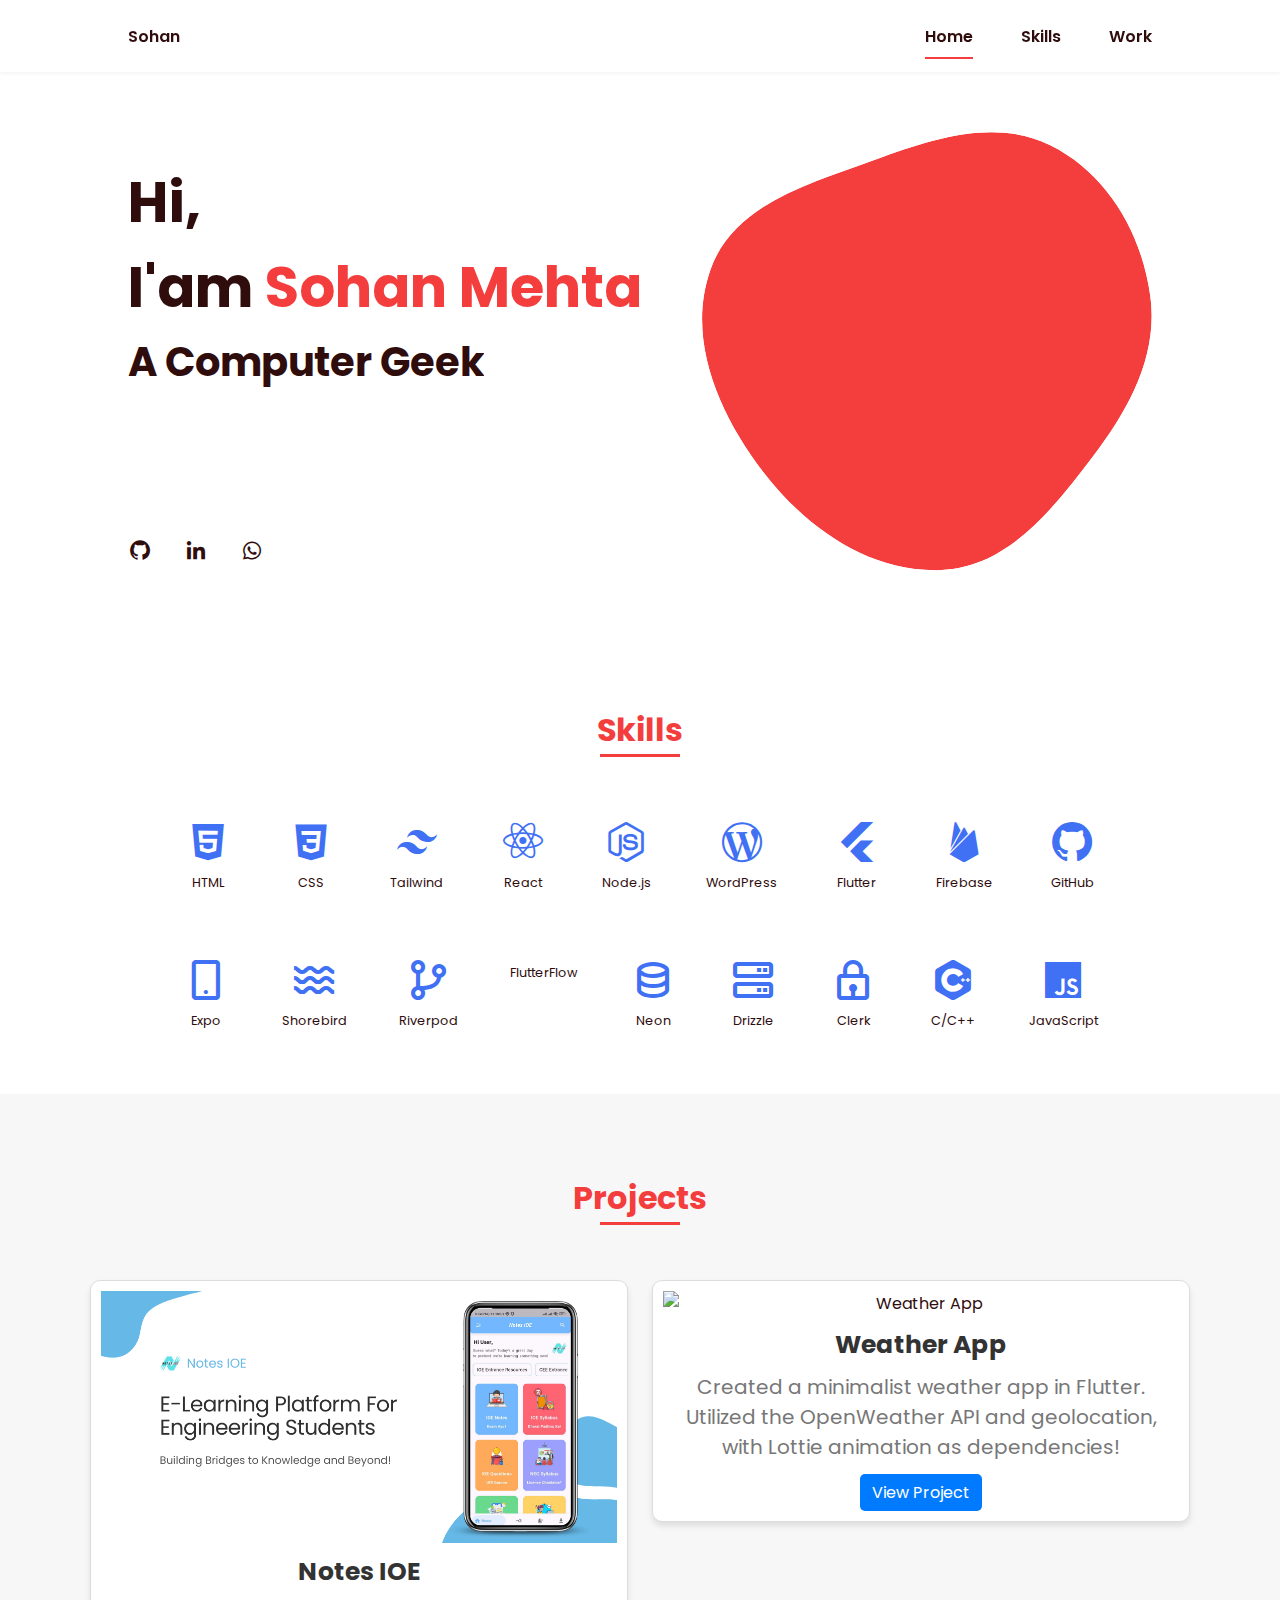
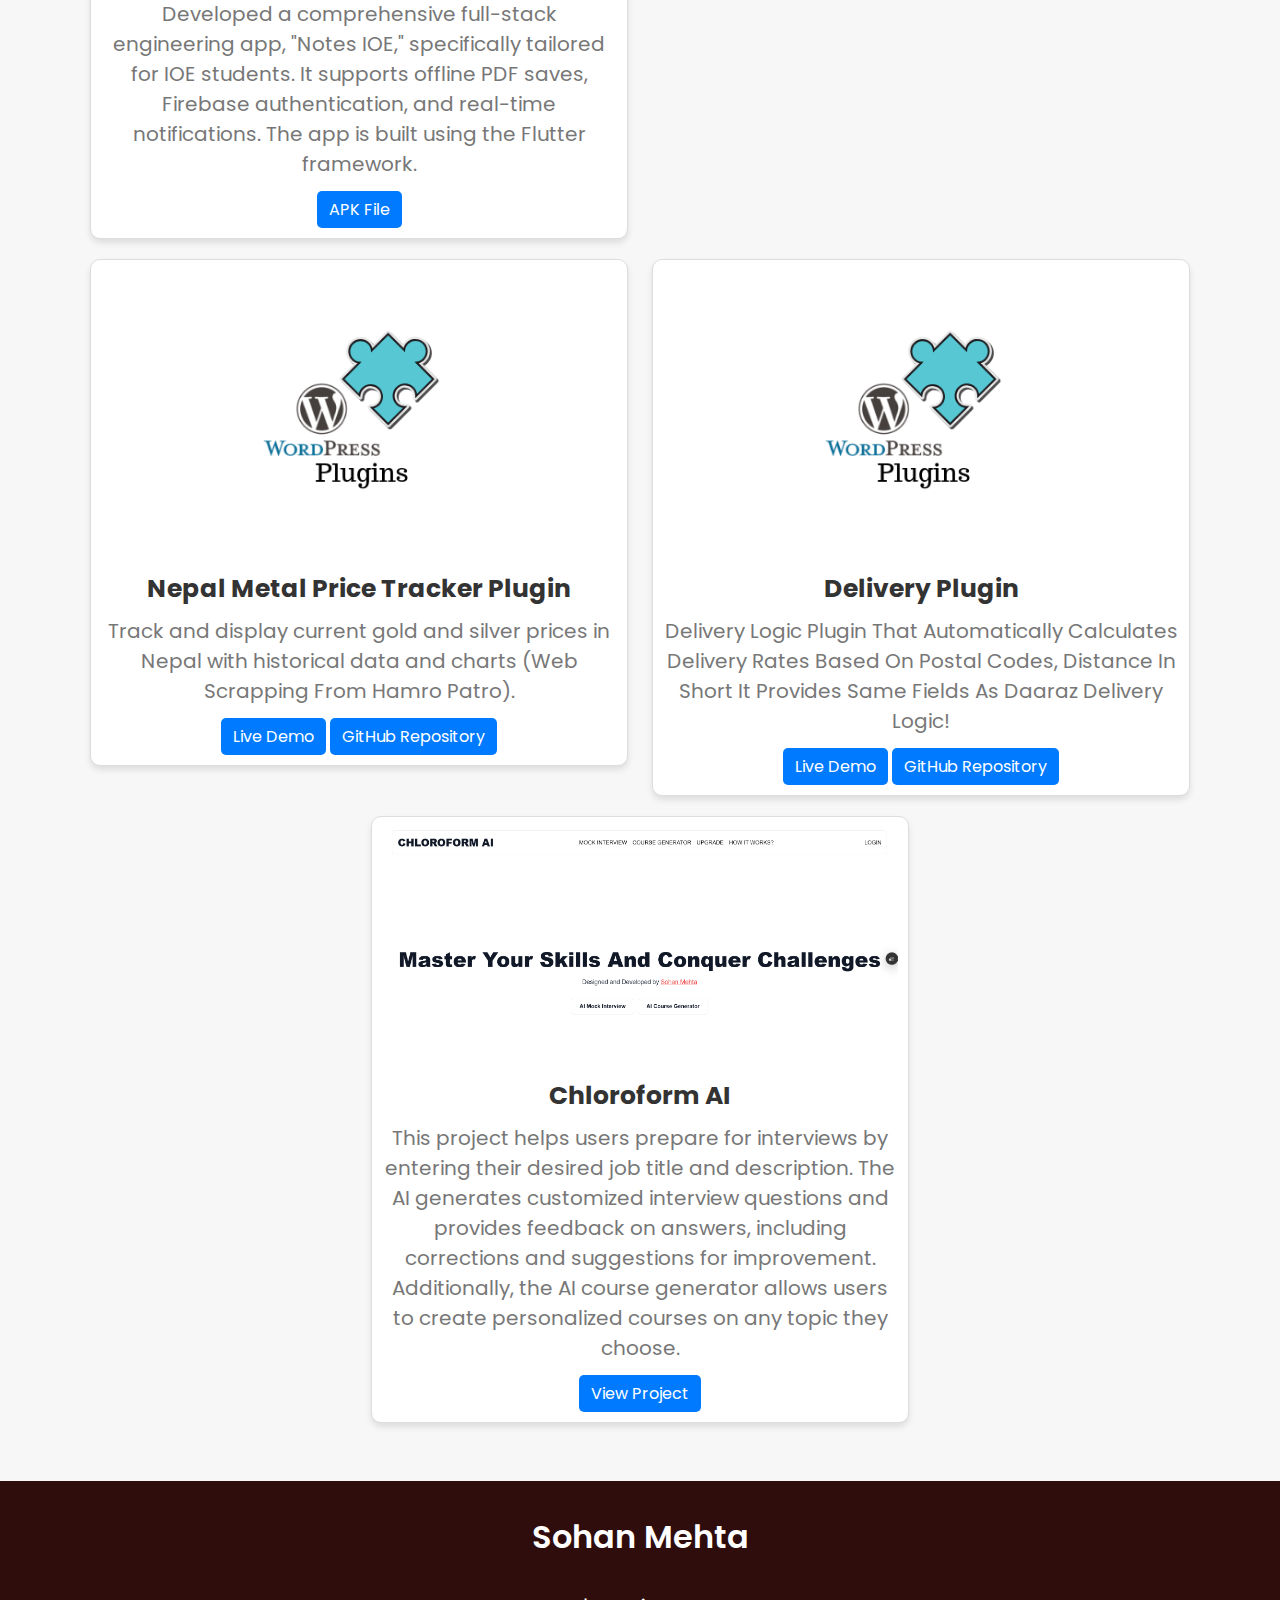
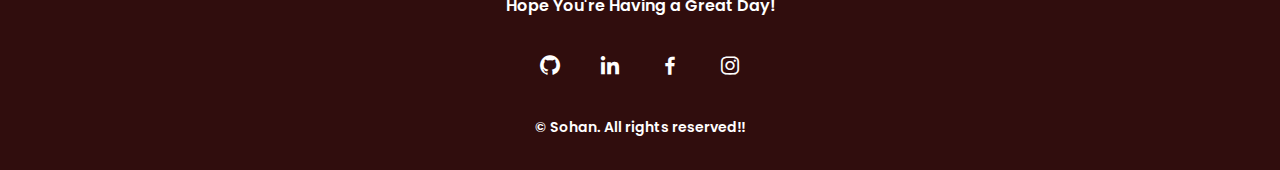
==== commit b9d0ee55: "Update index.html" ====
--- a/index.html
+++ b/index.html
@@ -131,10 +131,7 @@
                     <i class='bx bxl-react' style="font-size: 3rem; color: #4070F4;"></i>
                     <span style="font-size: 0.8rem; margin-top: 0.5rem;">React</span>
                 </div>
-                <div style="display: flex; flex-direction: column; align-items: center; padding: 1rem;">
-                    <i class='bx bxl-nodejs' style="font-size: 3rem; color: #4070F4;"></i>
-                    <span style="font-size: 0.8rem; margin-top: 0.5rem;">Node.js</span>
-                </div>
+
                 <div style="display: flex; flex-direction: column; align-items: center; padding: 1rem;">
                     <i class='bx bxl-wordpress' style="font-size: 3rem; color: #4070F4;"></i>
                     <span style="font-size: 0.8rem; margin-top: 0.5rem;">WordPress</span>
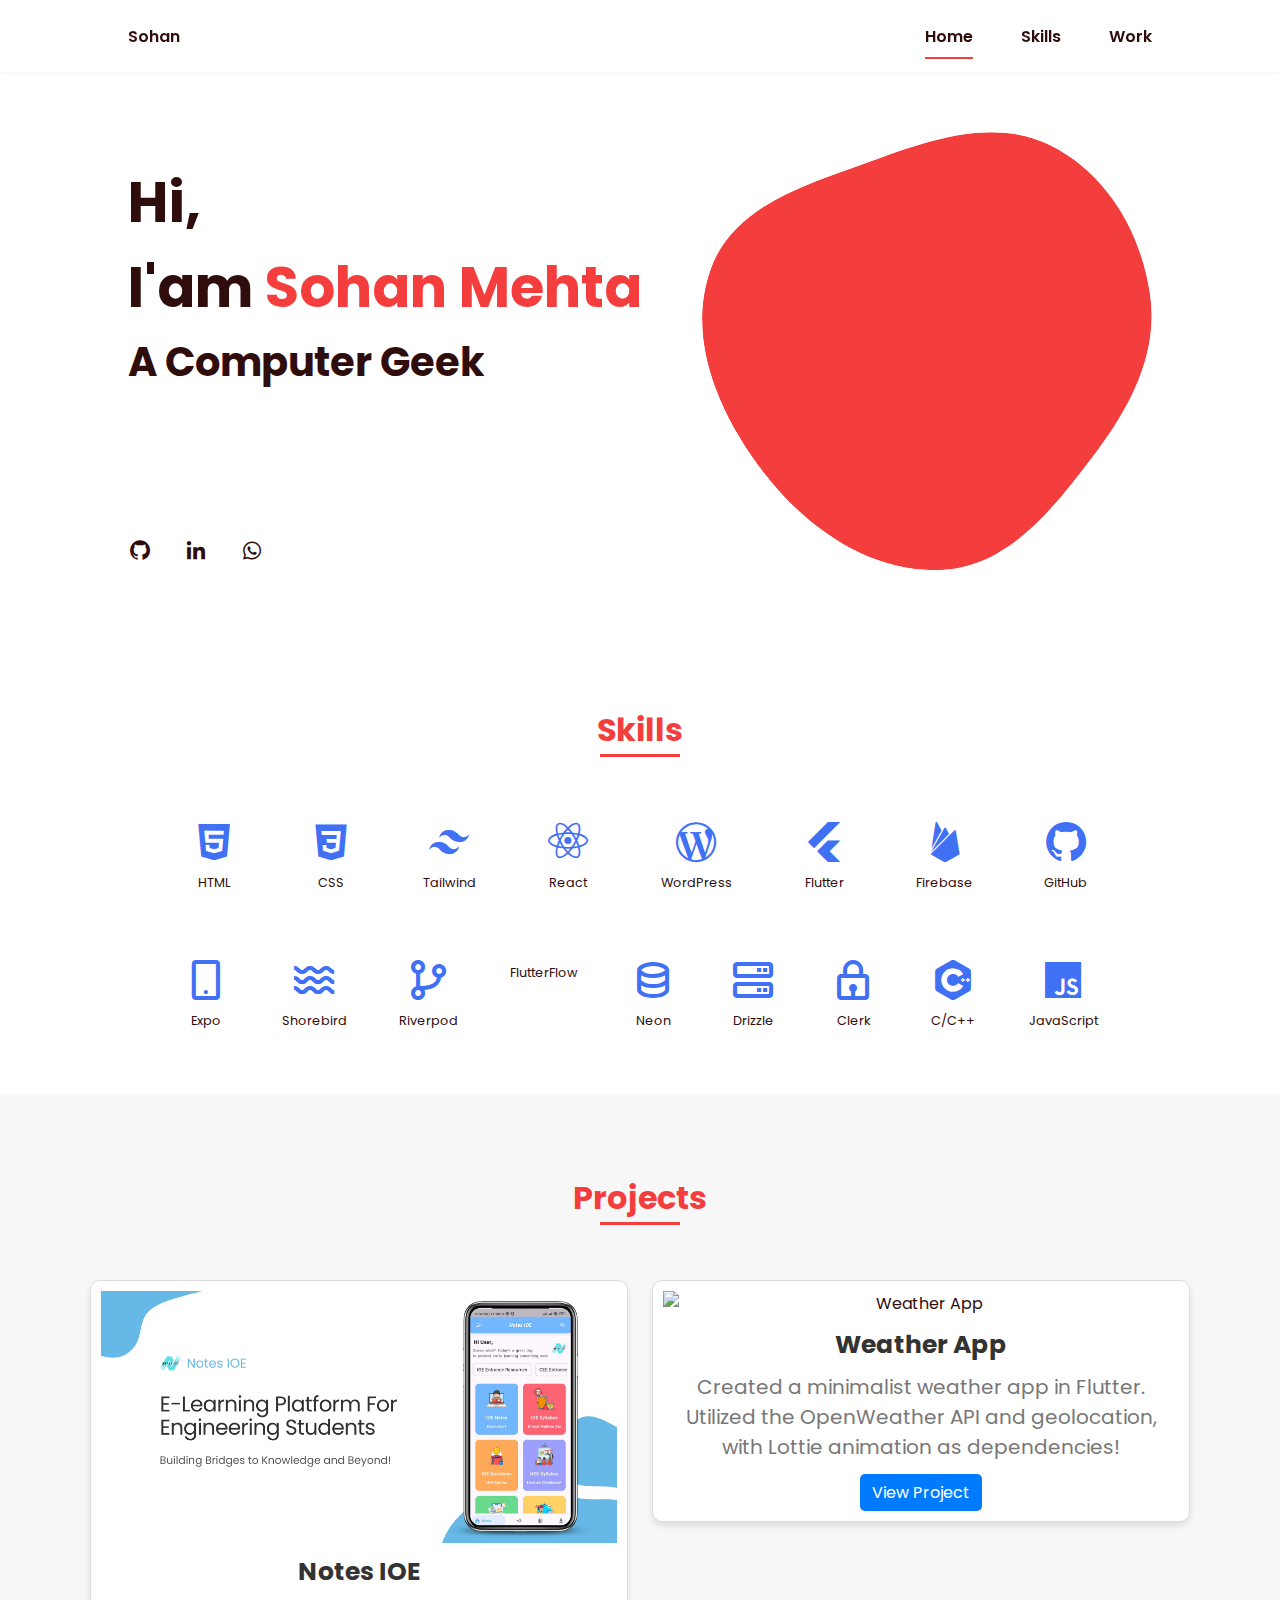
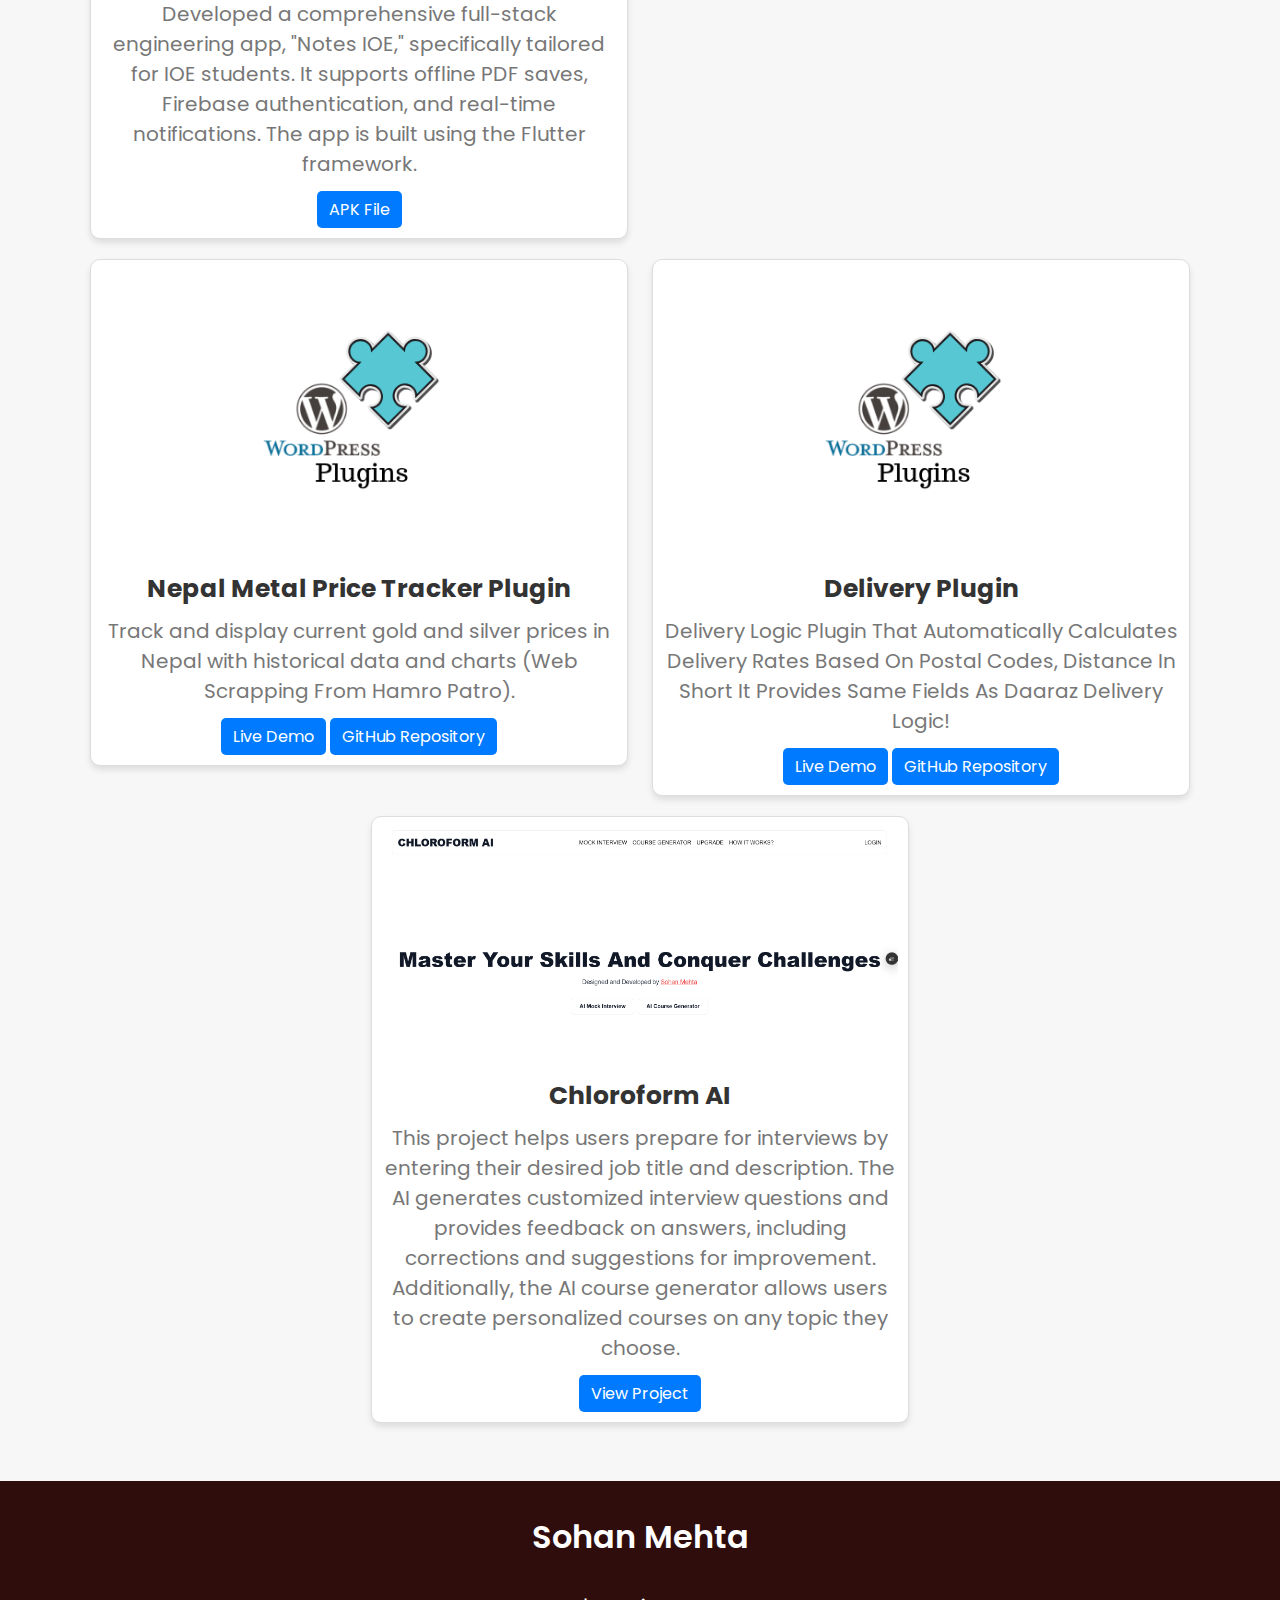
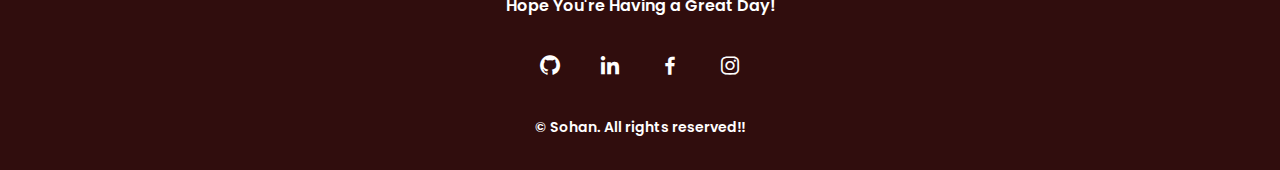
==== commit 88477f4f: "Update index.html" ====
--- a/index.html
+++ b/index.html
@@ -91,10 +91,7 @@
                     <i class='bx bxl-react' style="font-size: 3rem; color: #4070F4;"></i>
                     <span style="font-size: 0.8rem; margin-top: 0.5rem;">React</span>
                 </div>
-                <div style="display: flex; flex-direction: column; align-items: center; padding: 1rem;">
-                    <i class='bx bxl-nodejs' style="font-size: 3rem; color: #4070F4;"></i>
-                    <span style="font-size: 0.8rem; margin-top: 0.5rem;">Node.js</span>
-                </div>
+
                 <div style="display: flex; flex-direction: column; align-items: center; padding: 1rem;">
                     <i class='bx bxl-wordpress' style="font-size: 3rem; color: #4070F4;"></i>
                     <span style="font-size: 0.8rem; margin-top: 0.5rem;">WordPress</span>
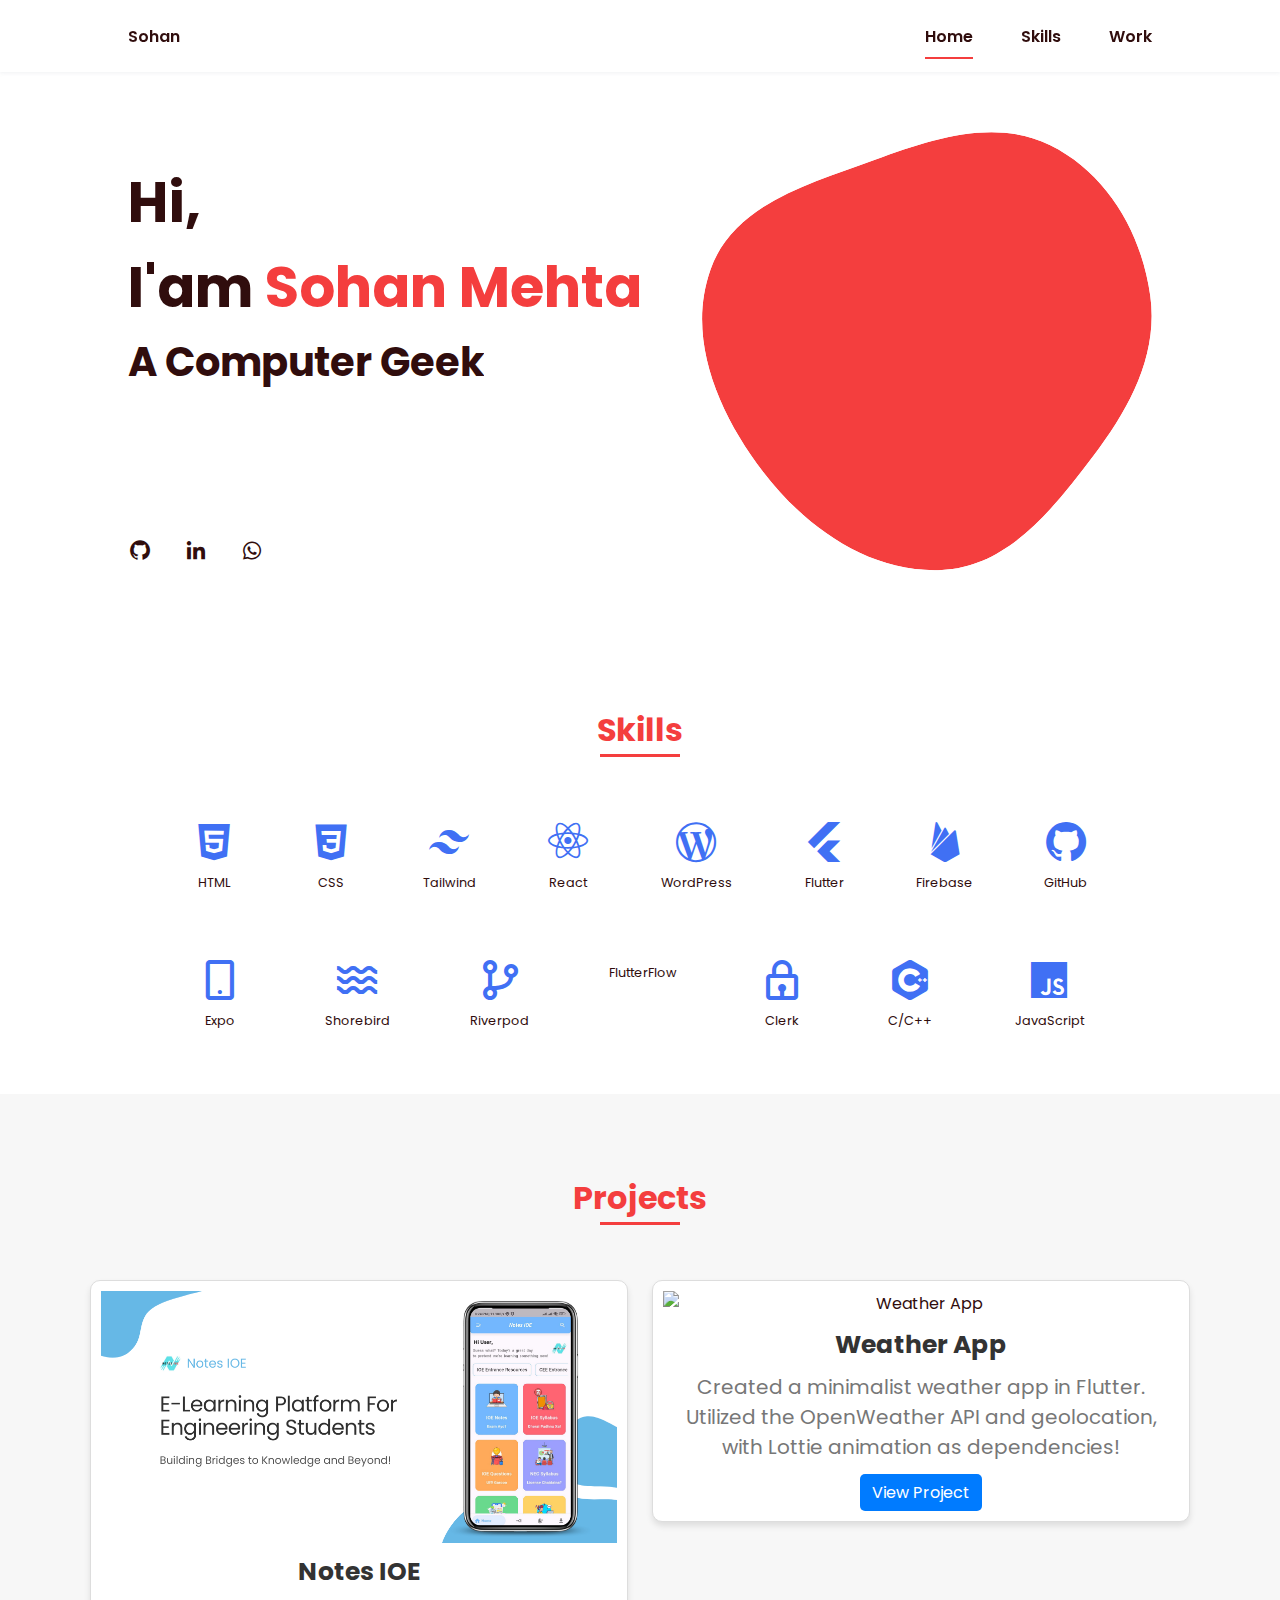
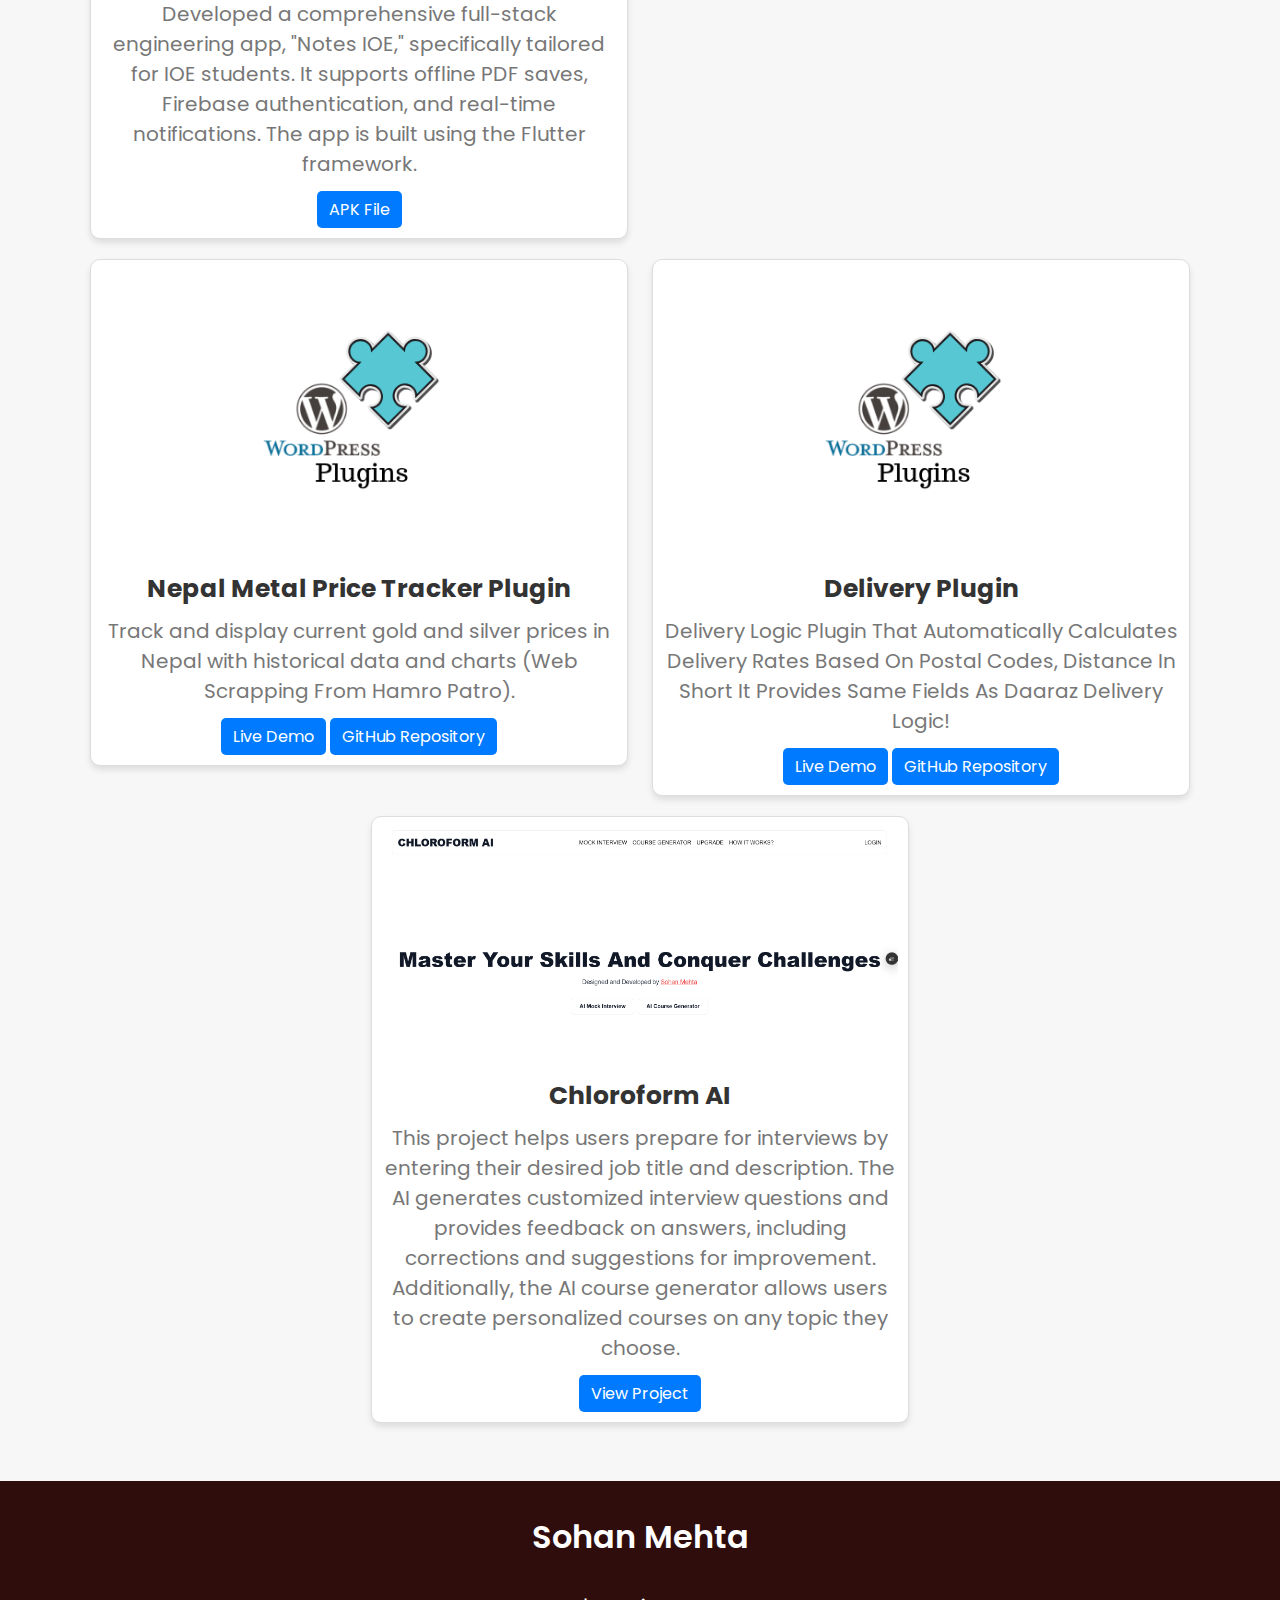
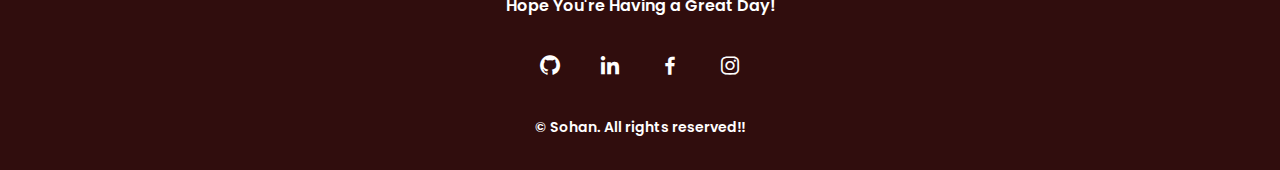
==== commit c6d2fa2e: "Update index.html" ====
--- a/index.html
+++ b/index.html
@@ -171,14 +171,7 @@
                     <i class='bx bx-flow' style="font-size: 3rem; color: #4070F4;"></i>
                     <span style="font-size: 0.8rem; margin-top: 0.5rem;">FlutterFlow</span>
                 </div>
-                <div style="display: flex; flex-direction: column; align-items: center; padding: 1rem;">
-                    <i class='bx bx-data' style="font-size: 3rem; color: #4070F4;"></i>
-                    <span style="font-size: 0.8rem; margin-top: 0.5rem;">Neon</span>
-                </div>
-                <div style="display: flex; flex-direction: column; align-items: center; padding: 1rem;">
-                    <i class='bx bx-server' style="font-size: 3rem; color: #4070F4;"></i>
-                    <span style="font-size: 0.8rem; margin-top: 0.5rem;">Drizzle</span>
-                </div>
+        
                 <div style="display: flex; flex-direction: column; align-items: center; padding: 1rem;">
                     <i class='bx bx-lock' style="font-size: 3rem; color: #4070F4;"></i>
                     <span style="font-size: 0.8rem; margin-top: 0.5rem;">Clerk</span>
@@ -211,14 +204,7 @@
                     <i class='bx bx-flow' style="font-size: 3rem; color: #4070F4;"></i>
                     <span style="font-size: 0.8rem; margin-top: 0.5rem;">FlutterFlow</span>
                 </div>
-                <div style="display: flex; flex-direction: column; align-items: center; padding: 1rem;">
-                    <i class='bx bx-data' style="font-size: 3rem; color: #4070F4;"></i>
-                    <span style="font-size: 0.8rem; margin-top: 0.5rem;">Neon</span>
-                </div>
-                <div style="display: flex; flex-direction: column; align-items: center; padding: 1rem;">
-                    <i class='bx bx-server' style="font-size: 3rem; color: #4070F4;"></i>
-                    <span style="font-size: 0.8rem; margin-top: 0.5rem;">Drizzle</span>
-                </div>
+         
                 <div style="display: flex; flex-direction: column; align-items: center; padding: 1rem;">
                     <i class='bx bx-lock' style="font-size: 3rem; color: #4070F4;"></i>
                     <span style="font-size: 0.8rem; margin-top: 0.5rem;">Clerk</span>
